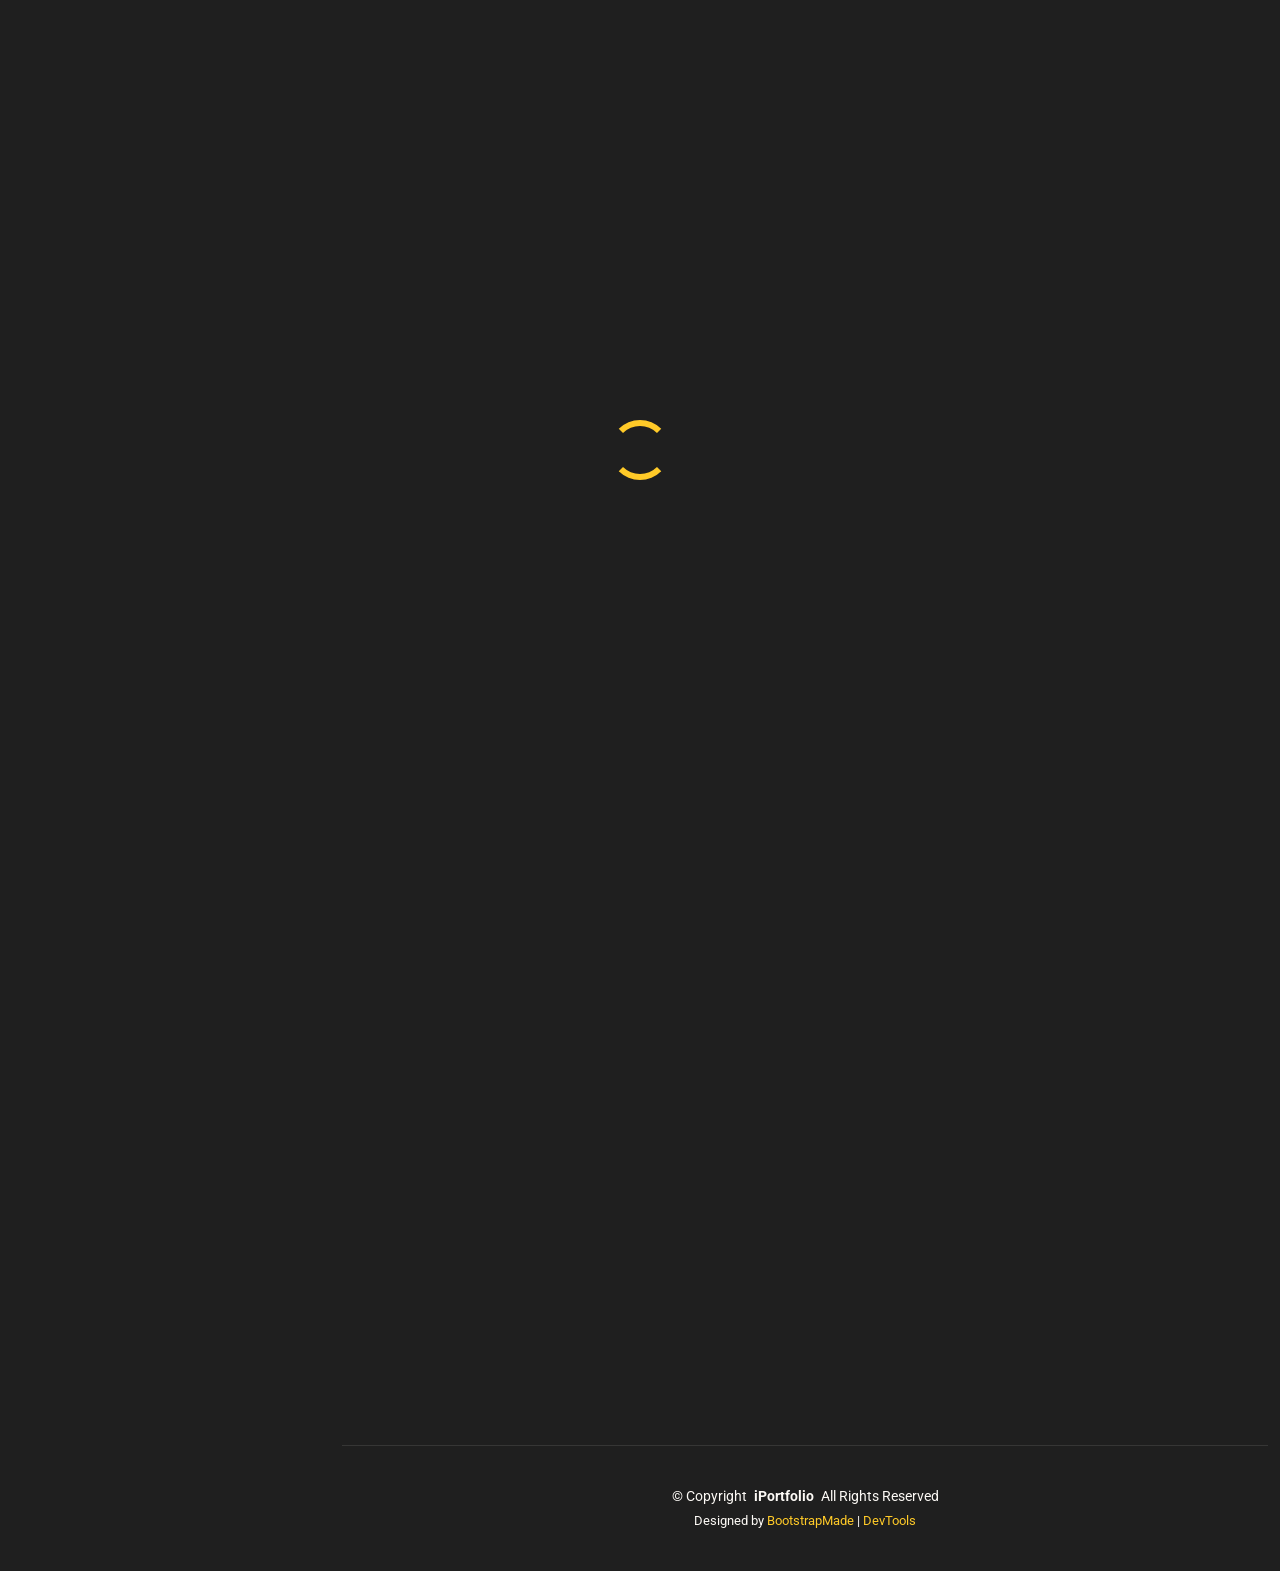
==== pages/arrow-escape.html @ 58e077ab "FInalizei as paginas do projeto" ====
<!DOCTYPE html>
<html lang="en">

<head>
  <meta charset="utf-8">
  <meta content="width=device-width, initial-scale=1.0" name="viewport">
  <title>Arrow Escape</title>
  <meta name="description" content="">
  <meta name="keywords" content="">

  <link href="../assets/img/favicon.png" rel="icon">
  <link href="../assets/img/apple-touch-icon.png" rel="apple-touch-icon">

  <link href="https://fonts.googleapis.com" rel="preconnect">
  <link href="https://fonts.gstatic.com" rel="preconnect" crossorigin>
  <link href="https://fonts.googleapis.com/css2?family=Roboto:ital,wght@0,100;0,300;0,400;0,500;0,700;0,900;1,100;1,300;1,400;1,500;1,700;1,900&family=Ubuntu:ital,wght@0,300;0,400;0,500;0,700;1,300;1,400;1,500;1,700&family=Nunito:ital,wght@0,200;0,300;0,400;0,500;0,600;0,700;0,800;0,900;1,200;1,300;1,400;1,500;1,600;1,700;1,800;1,900&display=swap" rel="stylesheet">

  <link href="../assets/vendor/bootstrap/css/bootstrap.min.css" rel="stylesheet">
  <link href="../assets/vendor/bootstrap-icons/bootstrap-icons.css" rel="stylesheet">
  <link href="../assets/vendor/aos/aos.css" rel="stylesheet">
  <link href="../assets/vendor/glightbox/css/glightbox.min.css" rel="stylesheet">
  <link href="../assets/vendor/swiper/swiper-bundle.min.css" rel="stylesheet">

  <link href="../assets/css/main.css" rel="stylesheet">

  </head>

<body class="portfolio-details-page">

   <header id="header" class="header dark-background d-flex flex-column justify-content-center">
    <i class="header-toggle d-xl-none bi bi-list"></i>

    <div class="header-container d-flex flex-column align-items-start">
      <nav id="navmenu" class="navmenu">
        <ul>
          <li><a href="../index.html#hero" class="active"><i class="bi bi-house navicon"></i>Inicio</a></li>
          <li><a href="../index.html#about"><i class="bi bi-person navicon"></i> Sobre</a></li>
          <li><a href="../index.html#resume"><i class="bi bi-file-earmark-text navicon"></i> Curriculo</a></li>
          <li><a href="../index.html#portfolio"><i class="bi bi-images navicon"></i> Portfolio</a></li>
          <li><a href="../index.html#contact"><i class="bi bi-envelope navicon"></i> Contato</a></li>
        </ul>
      </nav>

      <div class="social-links d-flex justify-content-center align-items-center">
        <a href="https://www.linkedin.com/in/miguel-saffioti/" target="_blank" class="linkedin"><i class="bi bi-linkedin"></i></a>
        <a href="mailto:miguel.zsaffioti@gmail.com" target="_blank" class="email"><i class="bi bi-envelope"></i></a>
        <a href="https://github.com/migzs123/"  target="_blank" class="github"><i class="bi bi-github"></i></a>
        
        <a href="https://migzss.itch.io/" target="_blank" class="itchio">
          <img src="https://cdn.jsdelivr.net/npm/simple-icons@9.0.0/icons/itchdotio.svg" alt="Itch.io logo" style="width: 16px; height: 16px; filter: invert(1);">
        </a>
      </div>

    </div>

  </header>


  <main class="main">

    <div class="page-title dark-background">
      <div class="container d-lg-flex justify-content-between align-items-center">
        <h1 class="mb-2 mb-lg-0">Detalhes do Projeto</h1>
        <nav class="breadcrumbs">
          <ol>
            <li><a href="../index.html">Inicio</a></li>
            <li class="current">Arrow Escape</li>
          </ol>
        </nav>
      </div>
    </div><section id="portfolio-details" class="portfolio-details section">

      <div class="container" data-aos="fade-up" data-aos-delay="100">

        <div class="row gy-4">

          <div class="col-lg-8">
            <div class="portfolio-details-media" data-aos="fade-up" data-aos-delay="150">
              <img src="../assets/img/portfolio/AS-gif.gif" alt="Gameplay do Projeto" class="img-fluid w-100 rounded" loading="lazy">
            </div>
          </div>
          <div class="col-lg-4">
            <div class="portfolio-info" data-aos="fade-left" data-aos-delay="200">
              <h3>Informação do Projeto</h3>
              <ul>
               <li><strong>Categoria</strong>: Game Development</li>
                <li><strong>Engine</strong>: Unity / C#</li>
                <li><strong>Contexto</strong>: Primeiro jogo Unity refeito</li>
                
                <li class="d-flex align-items-center gap-2 mt-2">
                  <strong class="me-2">Links Relacionados:</strong> 
                  
                  <a href="https://github.com/migzs123/ArrowEscape" target="_blank" class="link-badge bg-github" title="Ver no GitHub">
                    <i class="bi bi-github" style="font-size: 20px; line-height: 0;"></i>
                  </a>

                  <a href="https://migzss.itch.io/arrow-escape" target="_blank" class="link-badge bg-itchio" title="Jogar no Itch.io">
                    <img src="https://cdn.jsdelivr.net/npm/simple-icons@9.0.0/icons/itchdotio.svg" alt="Itch.io logo" style="width: 20px; height: 20px; filter: invert(1);">
                  </a>
                </li>
                </ul>
            </div>
          </div>

          <div class="col-lg-12">
            <div class="portfolio-description" data-aos="fade-up" data-aos-delay="300">
              <h2>Visão Geral</h2>
              <p>
                <strong>Arrow Escape</strong> foi meu primeiríssimo contato prático com a Unity. Originalmente, desenvolvi a base desse projeto para o processo seletivo do Fellowship of the Game (FoG). Decidi revisitá-lo recentemente para aplicar o amadurecimento técnico que adquiri desde então, transformando o protótipo inicial em um jogo finalizado e estruturado.
              <p>
                Neste Platformer 2D de precisão, o jogador controla um carismático marshmallow que precisa calcular saltos e desviar de armadilhas para concluir as fases. O foco dessa segunda versão foi refatorar a base do código, finalizar o level design e aplicar uma nova identidade visual ao projeto.  
              </p>

              <div class="features mt-4">
                <h3>Principais Aspectos Técnicos</h3>
                <div class="row gy-3">
                  
                  <div class="col-md-6">
                    <div class="feature-item" data-aos="fade-up" data-aos-delay="400">
                      <i class="bi bi-diagram-3"></i>
                      <h4>Arquitetura State Machine</h4>
                      <p>Primeira implementação prática de uma Máquina de Estados para controlar o jogador. Substituição de lógicas condicionais complexas por um sistema modular, separando perfeitamente os estados de pulo, corrida e queda.</p>
                    </div>
                  </div>

                  <div class="col-md-6">
                    <div class="feature-item" data-aos="fade-up" data-aos-delay="500">
                      <i class="bi bi-grid-1x2"></i>
                      <h4>Level Design com Tilesets</h4>
                      <p>Construção e polimento dos cenários utilizando ferramentas de Tileset da Unity. Integração de assets gratuitos da comunidade para elevar a qualidade visual e a ambientação das fases.</p>
                    </div>
                  </div>

                  <div class="col-md-6">
                    <div class="feature-item" data-aos="fade-up" data-aos-delay="600">
                      <i class="bi bi-code-square"></i>
                      <h4>Refatoração de Código Legado</h4>
                      <p>Retorno a um código construído no início da minha jornada para aplicar novos conhecimentos de Engenharia de Software, transformando scripts acoplados em uma arquitetura limpa e escalável.</p>
                    </div>
                  </div>

                  <div class="col-md-6">
                    <div class="feature-item" data-aos="fade-up" data-aos-delay="700">
                      <i class="bi bi-controller"></i>
                      <h4>Mecânicas de Precisão 2D</h4>
                      <p>Ajuste fino da física do Rigidbody2D e detecção de colisões para criar controles responsivos, essenciais para desviar de armadilhas e calcular saltos precisos.</p>
                    </div>
                  </div>

                </div>
              </div>
            </div>
          </div>

        </div>

      </div>

    </section></main>

  <footer id="footer" class="footer position-relative">

    <div class="container">
      <div class="copyright text-center ">
        <p>© <span>Copyright</span> <strong class="px-1 sitename">iPortfolio</strong> <span>All Rights Reserved</span></p>
      </div>
      <div class="credits">
        Designed by <a href="https://bootstrapmade.com/">BootstrapMade</a> | <a href="https://bootstrapmade.com/tools/">DevTools</a>
      </div>
    </div>

  </footer>

  <a href="#" id="scroll-top" class="scroll-top d-flex align-items-center justify-content-center"><i class="bi bi-arrow-up-short"></i></a>

  <div id="preloader"></div>

  <script src="../assets/vendor/bootstrap/js/bootstrap.bundle.min.js"></script>
  <script src="../assets/vendor/php-email-form/validate.js"></script>
  <script src="../assets/vendor/aos/aos.js"></script>
  <script src="../assets/vendor/typed.js/typed.umd.js"></script>
  <script src="../assets/vendor/purecounter/purecounter_vanilla.js"></script>
  <script src="../assets/vendor/waypoints/noframework.waypoints.js"></script>
  <script src="../assets/vendor/isotope-layout/isotope.pkgd.min.js"></script>
  <script src="../assets/vendor/imagesloaded/imagesloaded.pkgd.min.js"></script>
  <script src="../assets/vendor/glightbox/js/glightbox.min.js"></script>
  <script src="../assets/vendor/swiper/swiper-bundle.min.js"></script>

  <script src="../assets/js/main.js"></script>

</body>

</html>
---- assets/css/main.css ----
/**
  * Template Name: SnapFolio
  * Template URL: https://bootstrapmade.com/snapfolio-bootstrap-portfolio-template/
  * Updated: Jul 21 2025 with Bootstrap v5.3.7
  * Author: BootstrapMade.com
  * License: https://bootstrapmade.com/license/
  */

  /*--------------------------------------------------------------
  # Font & Color Variables
  # Help: https://bootstrapmade.com/color-system/
  --------------------------------------------------------------*/
  /* Fonts */
  :root {
    --default-font: "Roboto",  system-ui, -apple-system, "Segoe UI", Roboto, "Helvetica Neue", Arial, "Noto Sans", "Liberation Sans", sans-serif, "Apple Color Emoji", "Segoe UI Emoji", "Segoe UI Symbol", "Noto Color Emoji";
    --heading-font: "Ubuntu",  sans-serif;
    --nav-font: "Nunito",  sans-serif;
  }

  /* Global Colors - The following color variables are used throughout the website. Updating them here will change the color scheme of the entire website */
 :root { 
  --background-color: #1f1f1f; 
  --surface-color: #232323; 

  --default-color: #e0f2f1; /* Branco levemente azulado para não cansar a leitura */
  --heading-color: #64ffda; /* Ciano/Menta brilhante para os títulos */
  --accent-color: #00bfa5; /* Um ciano mais fechado para botões e links */
  --contrast-color: #1f1f1f; /* Texto escuro dentro dos botões para dar leitura */
}

  /* Nav Menu Colors - The following color variables are used specifically for the navigation menu. They are separate from the global colors to allow for more customization options */
 :root { 
  --background-color: #1f1f1f; 
  --surface-color: #232323; 

  --default-color: #fdfaf6; /* Um "off-white" creme, bem suave */
  --heading-color: #ffd54f; /* Dourado suave para os títulos */
  --accent-color: #ffca28; /* Um amarelo-ouro um pouco mais forte para interações */
  --contrast-color: #1f1f1f; /* Texto escuro dentro dos botões */
  --contrast-color2: #ffffffff;
}

  /* Color Presets - These classes override global colors when applied to any section or element, providing reuse of the sam color scheme. */

  .light-background {
    --background-color: #2c2c2c;
    --surface-color: #323232;
  }

  .dark-background {
    --background-color: #040b14;
    --default-color: #ffffff;
    --heading-color: #ffffff;
    --surface-color: #151f2b;
    --contrast-color: #ffffff;
  }

  /* Smooth scroll */
  :root {
    scroll-behavior: smooth;
  }

  /*--------------------------------------------------------------
  # General Styling & Shared Classes
  --------------------------------------------------------------*/
  body {
    color: var(--default-color);
    background-color: var(--background-color);
    font-family: var(--default-font);
  }

  a {
    color: var(--accent-color);
    text-decoration: none;
    transition: 0.3s;
  }

  a:hover {
    color: color-mix(in srgb, var(--accent-color), transparent 25%);
    text-decoration: none;
  }

  h1,
  h2,
  h3,
  h4,
  h5,
  h6 {
    color: var(--heading-color);
    font-family: var(--heading-font);
  }

  /* PHP Email Form Messages
  ------------------------------*/
  .php-email-form .error-message {
    display: none;
    background: #df1529;
    color: #ffffff;
    text-align: left;
    padding: 15px;
    margin-bottom: 24px;
    font-weight: 600;
  }

  .php-email-form .sent-message {
    display: none;
    color: #ffffff;
    background: #059652;
    text-align: center;
    padding: 15px;
    margin-bottom: 24px;
    font-weight: 600;
  }

  .php-email-form .loading {
    display: none;
    background: var(--surface-color);
    text-align: center;
    padding: 15px;
    margin-bottom: 24px;
  }

  .php-email-form .loading:before {
    content: "";
    display: inline-block;
    border-radius: 50%;
    width: 24px;
    height: 24px;
    margin: 0 10px -6px 0;
    border: 3px solid var(--accent-color);
    border-top-color: var(--surface-color);
    animation: php-email-form-loading 1s linear infinite;
  }

  @keyframes php-email-form-loading {
    0% {
      transform: rotate(0deg);
    }

    100% {
      transform: rotate(360deg);
    }
  }

  /*--------------------------------------------------------------
  # Global Header
  --------------------------------------------------------------*/
  .header {
    --background-color: #1b1b1b;
    --contrast-color: #444444;
    color: var(--default-color);
    position: fixed;
    top: 0;
    left: 0;
    bottom: 0;
    padding: 0 15px;
    width: 300px;
    transition: all ease-in-out 0.3s;
    overflow-y: auto;
    z-index: 997;
  }

  .header .header-container {
    border-radius: 20px;
    padding: 15px;
    background-color: var(--background-color);
    border: 1px solid color-mix(in srgb, var(--default-color), transparent 80%);
  }

  .header .social-links {
    margin: 0 0 10px 0;
  }

  .header .social-links a {
    font-size: 16px;
    display: inline-flex;
    align-items: center;
    justify-content: center;
    background: color-mix(in srgb, var(--default-color), transparent 90%);
    color: var(--default-color);
    margin: 0 2px;
    border-radius: 50%;
    text-align: center;
    width: 40px;
    height: 40px;
    transition: 0.3s;
  }

  .header .social-links a:hover {
    color: var(--contrast-color);
    background: var(--accent-color);
  }

  @media (min-width: 1200px) {

    .header~main,
    .header~#footer {
      margin-left: 330px;
    }
  }

  @media (max-width: 1199px) {
    .header {
      left: -100%;
    }
  }

  .header.header-show {
    left: 0;
  }

  .header .header-toggle {
    color: var(--contrast-color);
    background-color: var(--accent-color);
    font-size: 22px;
    display: flex;
    align-items: center;
    justify-content: center;
    width: 40px;
    height: 40px;
    border-radius: 50%;
    cursor: pointer;
    position: fixed;
    top: 15px;
    right: 15px;
    z-index: 9999;
    transition: background-color 0.3s;
  }

  .header .header-toggle:hover {
    color: var(--contrast-color);
    background-color: color-mix(in srgb, var(--accent-color) 90%, white 15%);
  }

  /*--------------------------------------------------------------
  # Navigation Menu
  --------------------------------------------------------------*/
  .mobile-nav-toggle {
    display: none;
  }

  .navmenu {
    padding: 0;
    z-index: 9997;
    width: 100%;
  }

  .navmenu ul {
    list-style: none;
    padding: 0 0 20px 0;
    margin: 0;
  }

  .navmenu a,
  .navmenu a:focus {
    color: var(--nav-color);
    padding: 15px 10px;
    font-family: var(--nav-font);
    font-size: 16px;
    font-weight: 400;
    display: flex;
    align-items: center;
    white-space: nowrap;
    transition: 0.3s;
    width: 100%;
  }

  .navmenu a .navicon,
  .navmenu a:focus .navicon {
    font-size: 20px;
    margin-right: 10px;
  }

  .navmenu a .toggle-dropdown,
  .navmenu a:focus .toggle-dropdown {
    font-size: 12px;
    line-height: 0;
    margin-left: auto;
    width: 30px;
    height: 30px;
    display: flex;
    align-items: center;
    justify-content: center;
    border-radius: 50%;
    transition: 0.3s;
    flex-shrink: 0;
    background-color: color-mix(in srgb, var(--accent-color), transparent 90%);
  }

  .navmenu a .toggle-dropdown:hover,
  .navmenu a:focus .toggle-dropdown:hover {
    background-color: var(--accent-color);
    color: var(--contrast-color);
  }

  .navmenu a:hover,
  .navmenu .active,
  .navmenu .active:focus {
    color: var(--nav-hover-color);
  }

  .navmenu a:hover .navicon,
  .navmenu .active .navicon,
  .navmenu .active:focus .navicon {
    color: var(--accent-color);
  }

  .navmenu .active .toggle-dropdown,
  .navmenu .active:focus .toggle-dropdown {
    background-color: var(--accent-color);
    color: var(--contrast-color);
    transform: rotate(180deg);
  }

  .navmenu .dropdown {
    display: block;
  }

  .navmenu .dropdown a,
  .navmenu .dropdown a:focus {
    color: --nav-dropdown-color;
  }

  .navmenu .dropdown a:hover,
  .navmenu .dropdown .active,
  .navmenu .dropdown .active:focus {
    color: var(--nav-dropdown-hover-color);
  }

  .navmenu .dropdown ul {
    position: static;
    display: none;
    z-index: 99;
    padding: 5px 10px;
    margin: 5px 10px;
    background-color: var(--nav-dropdown-background-color);
    border: 1px solid color-mix(in srgb, var(--default-color), transparent 90%);
    box-shadow: none;
    transition: all 0.5s ease-in-out;
  }

  .navmenu .dropdown ul ul {
    background-color: rgba(33, 37, 41, 0.1);
  }

  .navmenu .dropdown>.dropdown-active {
    display: block;
    background-color: rgba(33, 37, 41, 0.03);
  }

  /*--------------------------------------------------------------
  # Global Footer
  --------------------------------------------------------------*/
  .footer {
    color: var(--default-color);
    background-color: var(--background-color);
    font-size: 14px;
    padding: 0 0 40px 0;
    position: relative;
  }

  .footer .copyright {
    padding-top: 40px;
    border-top: 1px solid color-mix(in srgb, var(--default-color), transparent 90%);
  }

  .footer .copyright p {
    margin-bottom: 0;
  }

  .footer .credits {
    margin-top: 4px;
    font-size: 13px;
    text-align: center;
  }

  /*--------------------------------------------------------------
  # Preloader
  --------------------------------------------------------------*/
  #preloader {
    position: fixed;
    inset: 0;
    z-index: 999999;
    overflow: hidden;
    background: var(--background-color);
    transition: all 0.6s ease-out;
  }

  #preloader:before {
    content: "";
    position: fixed;
    top: calc(50% - 30px);
    left: calc(50% - 30px);
    border: 6px solid #ffffff;
    border-color: var(--accent-color) transparent var(--accent-color) transparent;
    border-radius: 50%;
    width: 60px;
    height: 60px;
    animation: animate-preloader 1.5s linear infinite;
  }

  @keyframes animate-preloader {
    0% {
      transform: rotate(0deg);
    }

    100% {
      transform: rotate(360deg);
    }
  }

  /*--------------------------------------------------------------
  # Scroll Top Button
  --------------------------------------------------------------*/
  .scroll-top {
    position: fixed;
    visibility: hidden;
    opacity: 0;
    right: 15px;
    bottom: -15px;
    z-index: 99999;
    background-color: var(--accent-color);
    width: 44px;
    height: 44px;
    border-radius: 50px;
    transition: all 0.4s;
  }

  .scroll-top i {
    font-size: 24px;
    color: var(--contrast-color);
    line-height: 0;
  }

  .scroll-top:hover {
    background-color: color-mix(in srgb, var(--accent-color), transparent 20%);
    color: var(--contrast-color);
  }

  .scroll-top.active {
    visibility: visible;
    opacity: 1;
    bottom: 15px;
  }

  /*--------------------------------------------------------------
  # Disable aos animation delay on mobile devices
  --------------------------------------------------------------*/
  @media screen and (max-width: 768px) {
    [data-aos-delay] {
      transition-delay: 0 !important;
    }
  }

  /*--------------------------------------------------------------
  # Global Page Titles & Breadcrumbs
  --------------------------------------------------------------*/
  .page-title {
    color: var(--default-color);
    padding: 25px 0 0 0;
    position: relative;
  }

  .page-title .container {
    border-bottom: 1px solid color-mix(in srgb, var(--default-color), transparent 90%);
    padding-bottom: 25px;
  }

  .page-title h1 {
    font-size: 24px;
    font-weight: 700;
  }

  .page-title .breadcrumbs ol {
    display: flex;
    flex-wrap: wrap;
    list-style: none;
    padding: 0;
    margin: 0;
    font-size: 14px;
    font-weight: 400;
  }

  .page-title .breadcrumbs ol li+li {
    padding-left: 10px;
  }

  .page-title .breadcrumbs ol li+li::before {
    content: "/";
    display: inline-block;
    padding-right: 10px;
    color: color-mix(in srgb, var(--default-color), transparent 70%);
  }

  /*--------------------------------------------------------------
  # Global Sections
  --------------------------------------------------------------*/
  section,
  .section {
    color: var(--default-color);
    background-color: var(--background-color);
    padding: 60px 0;
    overflow: clip;
  }

  /*--------------------------------------------------------------
  # Global Section Titles
  --------------------------------------------------------------*/
  .section-title {
    text-align: center;
    padding-bottom: 60px;
    position: relative;
  }

  .section-title h2 {
    font-size: 32px;
    font-weight: 700;
    position: relative;
  }

  .section-title h2:before,
  .section-title h2:after {
    content: "";
    width: 50px;
    height: 2px;
    background: var(--accent-color);
    display: inline-block;
  }

  .section-title h2:before {
    margin: 0 15px 10px 0;
  }

  .section-title h2:after {
    margin: 0 0 10px 15px;
  }

  .section-title p {
    margin-bottom: 0;
  }

  /*--------------------------------------------------------------
  # Hero Section
  --------------------------------------------------------------*/
  .hero {
    min-height: 100vh;
    position: relative;
    overflow: hidden;
    display: flex;
    align-items: center;
  }

  .hero .background-elements {
    position: absolute;
    top: 0;
    left: 0;
    width: 100%;
    height: 100%;
    z-index: 1;
    overflow: hidden;
  }

  .hero .background-elements .bg-circle {
    position: absolute;
    border-radius: 50%;
    background: linear-gradient(45deg, color-mix(in srgb, var(--accent-color), transparent 90%), color-mix(in srgb, var(--accent-color), transparent 95%));
    animation: float 6s ease-in-out infinite;
  }

  .hero .background-elements .bg-circle.circle-1 {
    width: 300px;
    height: 300px;
    top: 10%;
    right: 10%;
    animation-delay: 0s;
  }

  .hero .background-elements .bg-circle.circle-2 {
    width: 200px;
    height: 200px;
    bottom: 20%;
    left: 5%;
    animation-delay: 2s;
  }

  .hero .hero-content {
    position: relative;
    width: 100%;
    z-index: 2;
  }

  .hero .container {
    position: relative;
    z-index: 3;
  }

  .hero .hero-text h1 {
    font-size: 72px;
    font-weight: 800;
    line-height: 1.1;
    margin-bottom: 15px;
    color: var(--heading-color);
  }

  .hero .hero-text h1 .accent-text {
    color: var(--accent-color);
    position: relative;
  }

  .hero .hero-text h1 .accent-text::after {
    content: "";
    position: absolute;
    bottom: -5px;
    left: 0;
    width: 100%;
    height: 3px;
    background: linear-gradient(90deg, var(--accent-color), color-mix(in srgb, var(--accent-color), transparent 50%));
  }

  .hero .hero-text h2 {
    font-size: 32px;
    font-weight: 600;
    color: var(--heading-color);
    margin-bottom: 10px;
  }

  .hero .hero-text .lead {
    font-size: 24px;
    margin-bottom: 20px;
    color: var(--default-color);
  }

  .hero .hero-text .lead span {
    color: var(--accent-color);
    font-weight: 600;
    border-bottom: 2px solid var(--accent-color);
    padding-bottom: 2px;
  }

  .hero .hero-text .description {
    font-size: 18px;
    line-height: 1.6;
    color: color-mix(in srgb, var(--default-color), transparent 20%);
    margin-bottom: 40px;
    max-width: 500px;
  }

  .hero .hero-actions {
    display: flex;
    gap: 20px;
    margin-bottom: 40px;
    flex-wrap: wrap;
  }

  .hero .hero-actions .btn {
    padding: 14px 30px;
    font-size: 16px;
    font-weight: 600;
    border-radius: 50px;
    text-decoration: none;
    transition: all 0.3s ease;
    border: 2px solid;
  }

  .hero .hero-actions .btn.btn-primary {
    background-color: var(--accent-color);
    color: var(--contrast-color);
    border-color: var(--accent-color);
  }

  .hero .hero-actions .btn.btn-primary:hover {
    background-color: color-mix(in srgb, var(--accent-color), black 10%);
    transform: translateY(-2px);
    box-shadow: 0 8px 25px color-mix(in srgb, var(--accent-color), transparent 70%);
  }

  .hero .hero-actions .btn.btn-outline {
    background-color: transparent;
    color: var(--accent-color);
    border-color: var(--accent-color);
  }

  .hero .hero-actions .btn.btn-outline:hover {
    background-color: var(--accent-color);
    color: var(--contrast-color);
    transform: translateY(-2px);
  }

  .hero .social-links {
    display: flex;
    gap: 20px;
  }

  .hero .social-links a {
    width: 50px;
    height: 50px;
    display: flex;
    align-items: center;
    justify-content: center;
    background-color: var(--surface-color);
    color: color-mix(in srgb, var(--default-color), transparent 40%);
    border-radius: 50%;
    font-size: 20px;
    transition: all 0.3s ease;
  }

  .hero .social-links a:hover {
    color: var(--contrast-color);
    background-color: var(--accent-color);
    transform: translateY(-3px);
    box-shadow: 0 8px 25px color-mix(in srgb, var(--accent-color), transparent 70%);
  }

  .hero .hero-visual {
    display: flex;
    justify-content: center;
    align-items: center;
    height: 100%;
  }

  .hero .hero-visual .profile-container {
    position: relative;
    width: 400px;
    height: 400px;
  }

  .hero .hero-visual .profile-container .profile-background {
    position: absolute;
    top: 15px;
    left: 15px;
    width: 100%;
    height: 100%;
    background: color-mix(in srgb, var(--accent-color), transparent 90%);
    border-radius: 30px;
    z-index: 1;
  }

  .hero .hero-visual .profile-container .profile-image {
    position: relative;
    width: 100%;
    height: 100%;
    object-fit: cover;
    border-radius: 30px;
    z-index: 2;
  }

  @keyframes float {

    0%,
    100% {
      transform: translateY(0px);
    }

    50% {
      transform: translateY(-20px);
    }
  }

  @keyframes floatIcon {

    0%,
    100% {
      transform: translateY(0px) rotate(0deg);
    }

    50% {
      transform: translateY(-10px) rotate(5deg);
    }
  }

  @media (max-width: 992px) {
    .hero .hero-text {
      text-align: center;
      margin-bottom: 50px;
    }

    .hero .hero-text h1 {
      font-size: 56px;
    }

    .hero .hero-text h2 {
      font-size: 28px;
    }

    .hero .hero-text .lead {
      font-size: 20px;
    }

    .hero .hero-visual .profile-container {
      width: 350px;
      height: 350px;
    }
  }

  @media (max-width: 768px) {
    .hero .hero-text h1 {
      font-size: 42px;
    }

    .hero .hero-text h2 {
      font-size: 24px;
    }

    .hero .hero-text .lead {
      font-size: 18px;
    }

    .hero .hero-text .description {
      font-size: 16px;
    }

    .hero .hero-actions {
      justify-content: center;
    }

    .hero .hero-actions .btn {
      padding: 12px 25px;
      font-size: 14px;
    }

    .hero .hero-visual .profile-container {
      width: 300px;
      height: 300px;
    }

    .hero .background-elements .bg-circle.circle-1 {
      width: 200px;
      height: 200px;
    }

    .hero .background-elements .bg-circle.circle-2 {
      width: 150px;
      height: 150px;
    }

    .hero .background-elements .bg-circle.circle-3 {
      width: 100px;
      height: 100px;
    }
  }

  /*--------------------------------------------------------------
  # About Section
  --------------------------------------------------------------*/
  .about .profile-card {
    background: linear-gradient(135deg, var(--surface-color) 0%, color-mix(in srgb, var(--surface-color), var(--accent-color) 5%) 100%);
    border-radius: 2rem;
    padding: 2.5rem;
    text-align: center;
    box-shadow: 0 20px 40px rgba(0, 0, 0, 0.08);
    border: 1px solid color-mix(in srgb, var(--accent-color), transparent 90%);
    position: relative;
    overflow: hidden;
  }

  .about .profile-card::before {
    content: "";
    position: absolute;
    top: 0;
    left: 0;
    right: 0;
    height: 4px;
    background: linear-gradient(90deg, var(--accent-color), color-mix(in srgb, var(--accent-color), var(--heading-color) 30%));
  }

  @media (max-width: 991px) {
    .about .profile-card {
      margin-bottom: 3rem;
    }
  }

  .about .profile-header {
    position: relative;
    margin-bottom: 2rem;
  }

  .about .profile-header .profile-image {
    width: 160px;
    height: 160px;
    margin: 0 auto 1.5rem;
    border-radius: 50%;
    overflow: hidden;
    border: 4px solid var(--accent-color);
    box-shadow: 0 10px 30px rgba(0, 0, 0, 0.15);
  }

  .about .profile-header .profile-image img {
    width: 100%;
    height: 100%;
    object-fit: cover;
  }

  .about .profile-header .profile-badge {
    position: absolute;
    bottom: 20px;
    right: calc(50% - 65px);
    width: 32px;
    height: 32px;
    background-color: var(--accent-color);
    border-radius: 50%;
    display: flex;
    align-items: center;
    justify-content: center;
    border: 3px solid var(--surface-color);
  }

  .about .profile-header .profile-badge i {
    color: var(--contrast-color);
    font-size: 14px;
  }

  .about .profile-content h3 {
    font-size: 1.5rem;
    font-weight: 700;
    margin-bottom: 0.5rem;
    color: var(--heading-color);
  }

  .about .profile-content .profession {
    color: var(--accent-color);
    font-weight: 500;
    margin-bottom: 2rem;
  }

  .about .contact-links {
    display: flex;
    flex-direction: column;
    gap: 1rem;
  }

  .about .contact-links .contact-item {
    display: flex;
    align-items: center;
    gap: 0.75rem;
    padding: 0.75rem 1rem;
    background-color: color-mix(in srgb, var(--surface-color), var(--background-color) 50%);
    border-radius: 0.75rem;
    text-decoration: none;
    color: var(--default-color);
    transition: all 0.3s;
    border: 1px solid color-mix(in srgb, var(--default-color), transparent 90%);
  }

  .about .contact-links .contact-item:hover {
    background-color: var(--accent-color);
    color: var(--contrast-color);
    transform: translateY(-2px);
    box-shadow: 0 5px 20px color-mix(in srgb, var(--accent-color), transparent 70%);
  }

  .about .contact-links .contact-item i {
    font-size: 1rem;
    width: 18px;
  }

  .about .about-content {
    padding-left: 3rem;
  }

  @media (max-width: 991px) {
    .about .about-content {
      padding-left: 0;
    }
  }

  .about .about-content .section-header {
    margin-bottom: 2rem;
  }

  .about .about-content .section-header .badge-text {
    display: inline-block;
    background: linear-gradient(135deg, var(--accent-color), color-mix(in srgb, var(--accent-color), var(--heading-color) 20%));
    color: var(--contrast-color);
    padding: 0.5rem 1.5rem;
    border-radius: 2rem;
    font-size: 0.875rem;
    font-weight: 600;
    letter-spacing: 0.5px;
    margin-bottom: 1.5rem;
  }

  .about .about-content .section-header h2 {
    font-size: 2.25rem;
    font-weight: 700;
    line-height: 1.3;
    margin: 0;
  }

  @media (max-width: 768px) {
    .about .about-content .section-header h2 {
      font-size: 1.875rem;
    }
  }

  .about .about-content .description {
    margin-bottom: 2.5rem;
  }

  .about .about-content .description p {
    font-size: 1.1rem;
    line-height: 1.7;
    color: color-mix(in srgb, var(--default-color), transparent 20%);
    margin-bottom: 1.5rem;
  }

  .about .about-content .description p:last-child {
    margin-bottom: 0;
  }

  .about .stats-grid {
    display: grid;
    grid-template-columns: repeat(3, 1fr);
    gap: 2rem;
    margin-bottom: 2.5rem;
    padding: 2rem;
    background-color: var(--surface-color);
    border-radius: 1.5rem;
    box-shadow: 0 10px 30px rgba(0, 0, 0, 0.05);
  }

  @media (max-width: 768px) {
    .about .stats-grid {
      grid-template-columns: 1fr;
      gap: 1.5rem;
      text-align: center;
    }
  }

  .about .stats-grid .stat-item {
    text-align: center;
  }

  .about .stats-grid .stat-item .stat-number {
    font-size: 2rem;
    font-weight: 700;
    color: var(--accent-color);
    display: block;
    margin-bottom: 0.5rem;
  }

  .about .stats-grid .stat-item .stat-label {
    font-size: 0.875rem;
    color: color-mix(in srgb, var(--default-color), transparent 40%);
    font-weight: 500;
  }

  .about .details-grid {
    margin-bottom: 2.5rem;
  }

  .about .details-grid .detail-row {
    display: grid;
    grid-template-columns: 1fr 1fr;
    gap: 2rem;
    margin-bottom: 1.5rem;
  }

  @media (max-width: 768px) {
    .about .details-grid .detail-row {
      grid-template-columns: 1fr;
      gap: 1rem;
    }
  }

  .about .details-grid .detail-row:last-child {
    margin-bottom: 0;
  }

  .about .details-grid .detail-item .detail-label {
    display: block;
    font-size: 0.875rem;
    color: color-mix(in srgb, var(--default-color), transparent 50%);
    margin-bottom: 0.5rem;
    font-weight: 500;
  }

  .about .details-grid .detail-item .detail-value {
    display: block;
    font-weight: 600;
    color: var(--heading-color);
    font-size: 1rem;
  }

  .about .cta-section {
    display: flex;
    gap: 1rem;
    flex-wrap: wrap;
  }

  .about .cta-section .btn {
    padding: 0.875rem 2rem;
    border-radius: 0.75rem;
    font-weight: 600;
    text-decoration: none;
    transition: all 0.3s;
    display: inline-flex;
    align-items: center;
    gap: 0.5rem;
    border: 2px solid transparent;
  }

  .about .cta-section .btn.btn-primary {
    background-color: var(--accent-color);
    color: var(--contrast-color);
  }

  .about .cta-section .btn.btn-primary:hover {
    background-color: color-mix(in srgb, var(--accent-color), black 15%);
    transform: translateY(-2px);
    box-shadow: 0 10px 30px color-mix(in srgb, var(--accent-color), transparent 60%);
  }

  .about .cta-section .btn.btn-outline {
    background-color: transparent;
    color: var(--default-color);
    border-color: color-mix(in srgb, var(--default-color), transparent 70%);
  }

  .about .cta-section .btn.btn-outline:hover {
    border-color: var(--accent-color);
    transform: translateY(-2px);
  }

  /*--------------------------------------------------------------
  # Stats Section
  --------------------------------------------------------------*/
  .stats .stats-wrapper {
    display: grid;
    grid-template-columns: repeat(4, 1fr);
    gap: 20px;
  }

  @media (max-width: 992px) {
    .stats .stats-wrapper {
      grid-template-columns: repeat(2, 1fr);
    }
  }

  @media (max-width: 576px) {
    .stats .stats-wrapper {
      grid-template-columns: 1fr;
    }
  }

  .stats .stats-item {
    background: linear-gradient(135deg, color-mix(in srgb, var(--surface-color), transparent 5%), var(--surface-color));
    border-radius: 15px;
    padding: 40px 20px;
    text-align: center;
    position: relative;
    transition: transform 0.3s ease, box-shadow 0.3s ease;
    box-shadow: 0 10px 30px rgba(0, 0, 0, 0.05);
    overflow: hidden;
  }

  .stats .stats-item:hover {
    transform: translateY(-10px);
    box-shadow: 0 15px 35px rgba(0, 0, 0, 0.1);
  }

  .stats .stats-item:hover .icon-wrapper {
    transform: scale(1.1);
  }

  .stats .stats-item:nth-child(1) .icon-wrapper {
    background-color: color-mix(in srgb, var(--accent-color), transparent 85%);
  }

  .stats .stats-item:nth-child(1) .icon-wrapper i {
    color: color-mix(in srgb, var(--accent-color), transparent 10%);
  }

  .stats .stats-item:nth-child(2) .icon-wrapper {
    background-color: color-mix(in srgb, #ff7e00, transparent 85%);
  }

  .stats .stats-item:nth-child(2) .icon-wrapper i {
    color: color-mix(in srgb, #ff7e00, transparent 10%);
  }

  .stats .stats-item:nth-child(3) .icon-wrapper {
    background-color: color-mix(in srgb, #00c875, transparent 85%);
  }

  .stats .stats-item:nth-child(3) .icon-wrapper i {
    color: color-mix(in srgb, #00c875, transparent 10%);
  }

  .stats .stats-item:nth-child(4) .icon-wrapper {
    background-color: color-mix(in srgb, #e83e8c, transparent 85%);
  }

  .stats .stats-item:nth-child(4) .icon-wrapper i {
    color: color-mix(in srgb, #e83e8c, transparent 10%);
  }

  .stats .stats-item .icon-wrapper {
    width: 80px;
    height: 80px;
    border-radius: 50%;
    display: flex;
    align-items: center;
    justify-content: center;
    margin: 0 auto 20px;
    transition: transform 0.3s ease;
  }

  .stats .stats-item .icon-wrapper i {
    font-size: 36px;
  }

  .stats .stats-item span {
    display: block;
    font-size: 48px;
    font-weight: 700;
    color: var(--heading-color);
    margin-bottom: 10px;
    line-height: 1;
    font-family: var(--heading-font);
  }

  .stats .stats-item p {
    color: var(--default-color);
    font-size: 18px;
    margin: 0;
    font-weight: 500;
    font-family: var(--heading-font);
    opacity: 0.8;
  }

  /*--------------------------------------------------------------
  # Skills Section
  --------------------------------------------------------------*/
  .skills .skills-category {
    background-color: var(--surface-color);
    padding: 30px;
    border-radius: 8px;
    box-shadow: 0 0 20px rgba(0, 0, 0, 0.05);
    height: 100%;
    transition: transform 0.3s;
  }

  .skills .skills-category:hover {
    transform: translateY(-5px);
  }

  .skills .skills-category h3 {
    font-size: 24px;
    margin-bottom: 25px;
    position: relative;
    padding-bottom: 15px;
  }

  .skills .skills-category h3:after {
    content: "";
    position: absolute;
    bottom: 0;
    left: 0;
    width: 50px;
    height: 2px;
    background-color: var(--accent-color);
  }

  .skills .skill-item {
    margin-bottom: 25px;
  }

  .skills .skill-item:last-child {
    margin-bottom: 0;
  }

  .skills .skill-item h4 {
    font-size: 16px;
    margin-bottom: 8px;
  }

  .skills .skill-item .skill-percentage {
    font-size: 14px;
    color: color-mix(in srgb, var(--heading-color), transparent 30%);
  }

  .skills .skill-item .progress {
    height: 8px;
    background-color: color-mix(in srgb, var(--accent-color), transparent 90%);
    border-radius: 20px;
    overflow: hidden;
    position: relative;
  }

  .skills .skill-item .progress .progress-bar {
    background-color: var(--accent-color);
    transition: width 1.5s ease-in-out;
    width: 0;
    height: 100%;
    border-radius: 20px;
  }

  .skills .skill-item .skill-tooltip {
    font-size: 14px;
    color: color-mix(in srgb, var(--default-color), transparent 30%);
    margin-top: 8px;
    opacity: 0;
    transform: translateY(-5px);
    transition: all 0.3s;
  }

  .skills .skill-item:hover .skill-tooltip {
    opacity: 1;
    transform: translateY(0);
  }

  .skills .skill-box {
    background-color: var(--surface-color);
    padding: 25px 20px;
    border-radius: 8px;
    text-align: center;
    transition: all 0.3s;
    height: 100%;
    position: relative;
    overflow: hidden;
    box-shadow: 0 0 15px rgba(0, 0, 0, 0.05);
  }

  .skills .skill-box:hover {
    transform: translateY(-5px);
  }

  .skills .skill-box:hover i {
    color: var(--accent-color);
    transform: scale(1.1);
  }

  .skills .skill-box:hover .skill-tooltip {
    opacity: 1;
    transform: translateY(0);
  }

  .skills .skill-box i {
    font-size: 36px;
    color: color-mix(in srgb, var(--accent-color), transparent 20%);
    margin-bottom: 15px;
    display: inline-block;
    transition: all 0.3s;
  }

  .skills .skill-box h4 {
    font-size: 18px;
    margin-bottom: 10px;
  }

  .skills .skill-box .skill-tooltip {
    font-size: 14px;
    color: color-mix(in srgb, var(--default-color), transparent 30%);
    opacity: 0;
    transform: translateY(5px);
    transition: all 0.3s;
  }

  @media (max-width: 991.98px) {
    .skills .skills-category {
      margin-bottom: 30px;
    }

    .skills .skills-category:last-child {
      margin-bottom: 0;
    }
  }

  @media (max-width: 767.98px) {
    .skills .skill-box {
      margin-bottom: 20px;
    }

    .skills .skill-box:last-child {
      margin-bottom: 0;
    }
  }

  /*--------------------------------------------------------------
  # Resume Section
  --------------------------------------------------------------*/
  .resume .resume-side {
    background-color: var(--surface-color);
    padding: 2rem;
    border-radius: 10px;
    box-shadow: 0 0 20px rgba(0, 0, 0, 0.1);
    height: 100%;
  }

  .resume .resume-side .profile-img {
    text-align: center;
  }

  .resume .resume-side .profile-img img {
    width: 200px;
    height: 200px;
    object-fit: cover;
    border: 5px solid color-mix(in srgb, var(--accent-color), transparent 85%);
    border-radius: 50%;
  }

  .resume .resume-side h3 {
    font-size: 1.5rem;
    margin-bottom: 1rem;
    color: var(--heading-color);
    font-weight: 600;
  }

  .resume .resume-side .contact-info li {
    margin-bottom: 1rem;
    color: var(--default-color);
  }

  .resume .resume-side .contact-info li i {
    width: 25px;
    color: var(--accent-color);
    margin-right: 0.5rem;
  }

  .resume .resume-side .skill-item {
    margin-bottom: 1.5rem;
  }

  .resume .resume-side .skill-item span {
    font-size: 0.9rem;
    color: var(--default-color);
  }

  .resume .resume-side .skill-item .progress {
    height: 8px;
    background-color: color-mix(in srgb, var(--accent-color), transparent 90%);
    border-radius: 4px;
    margin-top: 0.5rem;
  }

  .resume .resume-side .skill-item .progress .progress-bar {
    background-color: var(--accent-color);
    width: 0;
    transition: width 1s ease;
  }

  .resume .resume-section {
    margin-bottom: 3rem;
  }

  .resume .resume-section h3 {
    font-size: 1.75rem;
    margin-bottom: 1.5rem;
    color: var(--heading-color);
    font-weight: 600;
  }

  .resume .resume-section h3 i {
    color: var(--accent-color);
  }

  .resume .resume-section .resume-item {
    padding-left: 1.5rem;
    border-left: 2px solid color-mix(in srgb, var(--accent-color), transparent 80%);
    margin-bottom: 2rem;
    position: relative;
  }

  .resume .resume-section .resume-item:before {
    content: "";
    position: absolute;
    width: 16px;
    height: 16px;
    border-radius: 50%;
    left: -9px;
    top: 0;
    background: var(--accent-color);
  }

  .resume .resume-section .resume-item h4 {
    font-size: 1.2rem;
    margin-bottom: 0.5rem;
    color: var(--heading-color);
    font-weight: 600;
  }

  .resume .resume-section .resume-item h5 {
    font-size: 1rem;
    margin-bottom: 0.5rem;
    color: var(--accent-color);
  }

  .resume .resume-section .resume-item .company {
    font-size: 0.95rem;
    margin-bottom: 1rem;
    color: var(--heading-color);
  }

  .resume .resume-section .resume-item .company i {
    margin-right: 0.5rem;
  }

  .resume .resume-section .resume-item ul {
    padding-left: 1.2rem;
  }

  .resume .resume-section .resume-item ul li {
    margin-bottom: 0.5rem;
    color: var(--default-color);
  }

  .resume .resume-section .resume-item p {
    color: var(--default-color);
    margin-bottom: 0;
  }

  @media (max-width: 991.98px) {
    .resume .resume-side {
      margin-bottom: 2rem;
    }
  }

  /*--------------------------------------------------------------
  # Portfolio Section
  --------------------------------------------------------------*/
  @media (max-width: 991px) {
    .portfolio .filter-sidebar {
      margin-bottom: 30px;
    }
  }

  .portfolio .filters-wrapper {
    background-color: color-mix(in srgb, var(--surface-color), var(--default-color) 3%);
    padding: 30px;
    border-radius: 10px;
    box-shadow: 0 5px 25px rgba(0, 0, 0, 0.05);
  }

  @media (max-width: 991px) {
    .portfolio .filters-wrapper {
      padding: 20px;
    }
  }

  .portfolio .portfolio-filters {
    padding: 0;
    margin: 0;
    list-style: none;
    display: flex;
    flex-direction: column;
    gap: 10px;
  }

  @media (max-width: 991px) {
    .portfolio .portfolio-filters {
      flex-direction: row;
      flex-wrap: wrap;
      justify-content: center;
    }
  }

  .portfolio .portfolio-filters li {
    cursor: pointer;
    padding: 12px 20px;
    font-size: 16px;
    font-weight: 500;
    line-height: 1;
    color: var(--default-color);
    transition: all 0.3s ease-in-out;
    border-radius: 6px;
    background: transparent;
    position: relative;
    border-left: 3px solid transparent;
  }

  @media (max-width: 991px) {
    .portfolio .portfolio-filters li {
      padding: 8px 16px;
      border: 1px solid color-mix(in srgb, var(--accent-color), transparent 80%);
      border-left-width: 3px;
    }
  }

  .portfolio .portfolio-filters li:hover {
    color: var(--accent-color);
    background-color: color-mix(in srgb, var(--accent-color), transparent 90%);
    border-left-color: color-mix(in srgb, var(--accent-color), transparent 50%);
  }

  .portfolio .portfolio-filters li.filter-active {
    color: var(--accent-color);
    background-color: color-mix(in srgb, var(--accent-color), transparent 90%);
    border-left-color: var(--accent-color);
    font-weight: 600;
  }

  .portfolio .portfolio-wrap {
    transition: 0.4s;
    position: relative;
    overflow: hidden;
    border-radius: 12px;
    box-shadow: 0 5px 20px rgba(0, 0, 0, 0.08);
    height: 100%;
  }

  .portfolio .portfolio-wrap img {
    transition: transform 0.6s cubic-bezier(0.215, 0.61, 0.355, 1);
    width: 100%;
    height: 350px;
    object-fit: cover;
  }

  .portfolio .portfolio-wrap .portfolio-info {
    position: absolute;
    bottom: 0;
    left: 0;
    right: 0;
    padding: 25px;
    background: linear-gradient(to top, rgba(0, 0, 0, 0.8) 0%, rgba(0, 0, 0, 0.4) 60%, rgba(0, 0, 0, 0) 100%);
    z-index: 3;
    transition: all 0.4s cubic-bezier(0.215, 0.61, 0.355, 1);
    transform: translateY(20px);
    opacity: 0;
  }

  .portfolio .portfolio-wrap .portfolio-info .content {
    transition: all 0.4s cubic-bezier(0.215, 0.61, 0.355, 1);
    transform: translateY(20px);
  }

  .portfolio .portfolio-wrap .portfolio-info .category {
    display: inline-block;
    color: var(--accent-color);
    font-size: 14px;
    font-weight: 500;
    text-transform: uppercase;
    letter-spacing: 1px;
    margin-bottom: 8px;
  }

  .portfolio .portfolio-wrap .portfolio-info h4 {
    font-size: 20px;
    color: var(--contrast-color2);
    font-weight: 700;
    margin-bottom: 15px;
  }

  .portfolio .portfolio-wrap .portfolio-info .portfolio-links {
    display: flex;
    gap: 12px;
  }

  .portfolio .portfolio-wrap .portfolio-info .portfolio-links a {
    color: var(--contrast-color);
    width: 40px;
    height: 40px;
    display: flex;
    align-items: center;
    justify-content: center;
    background-color: color-mix(in srgb, var(--accent-color), transparent 30%);
    border-radius: 50%;
    font-size: 18px;
    transition: 0.3s;
  }

  .portfolio .portfolio-wrap .portfolio-info .portfolio-links a:hover {
    background-color: var(--accent-color);
    transform: translateY(-3px);
  }

  .portfolio .portfolio-wrap:hover {
    transform: translateY(-5px);
  }

  .portfolio .portfolio-wrap:hover img {
    transform: scale(1.08);
  }

  .portfolio .portfolio-wrap:hover .portfolio-info {
    transform: translateY(0);
    opacity: 1;
  }

  .portfolio .portfolio-wrap:hover .portfolio-info .content {
    transform: translateY(0);
  }

  /*--------------------------------------------------------------
  # Services Section
  --------------------------------------------------------------*/
  .services .service-header {
    margin-bottom: 60px;
  }

  .services .service-header .service-intro .service-heading {
    font-size: 48px;
    margin-bottom: 0;
    font-weight: 700;
    line-height: 1.2;
    color: var(--heading-color);
  }

  .services .service-header .service-intro .service-heading div {
    display: block;
    position: relative;
  }

  .services .service-header .service-intro .service-heading span {
    display: block;
    color: var(--accent-color);
  }

  @media (max-width: 992px) {
    .services .service-header .service-intro .service-heading {
      font-size: 36px;
    }
  }

  @media (max-width: 768px) {
    .services .service-header .service-intro .service-heading {
      font-size: 30px;
      margin-bottom: 20px;
    }
  }

  .services .service-header .service-summary p {
    margin-bottom: 25px;
    color: var(--default-color);
  }

  .services .service-header .service-summary .service-btn {
    display: inline-flex;
    align-items: center;
    padding: 12px 30px;
    background-color: var(--accent-color);
    color: var(--contrast-color);
    border-radius: 4px;
    font-weight: 500;
    transition: all 0.3s ease;
  }

  .services .service-header .service-summary .service-btn i {
    margin-left: 10px;
    transition: transform 0.3s ease;
  }

  .services .service-header .service-summary .service-btn:hover {
    background-color: color-mix(in srgb, var(--accent-color), transparent 15%);
    color: var(--contrast-color);
  }

  .services .service-header .service-summary .service-btn:hover i {
    transform: translateX(5px);
  }

  @media (max-width: 992px) {
    .services .service-header .service-summary {
      margin-top: 30px;
    }
  }

  .services .service-card {
    padding: 40px 40px 40px 40px;
    margin-bottom: 30px;
    border: 2px solid color-mix(in srgb, var(--accent-color), transparent 90%);
    transition: all 0.3s ease;
  }

  .services .service-card .service-icon {
    margin-bottom: 25px;
    background-color: color-mix(in srgb, var(--accent-color), transparent 90%);
    display: inline-flex;
    align-items: center;
    justify-content: center;
    border-radius: 10px;
    width: 64px;
    height: 64px;
  }

  .services .service-card .service-icon i {
    font-size: 32px;
    color: var(--accent-color);
    transition: all 0.3s ease;
  }

  .services .service-card h3 {
    font-size: 28px;
    margin-bottom: 15px;
    font-weight: 700;
  }

  .services .service-card h3 a {
    color: var(--heading-color);
    transition: color 0.3s ease;
  }

  .services .service-card h3 a span {
    display: block;
  }

  .services .service-card h3 a:hover {
    color: var(--accent-color);
  }

  .services .service-card p {
    color: var(--default-color);
    transition: color 0.3s ease;
    margin-bottom: 0;
  }

  .services .service-card .card-action {
    position: absolute;
    top: 0;
    right: 0;
    width: 80px;
    height: 80px;
    display: flex;
    align-items: center;
    justify-content: center;
    background-color: var(--accent-color);
    opacity: 0;
    visibility: hidden;
    transform: translateY(20px);
    transition: all 0.3s ease;
  }

  .services .service-card .card-action i {
    font-size: 24px;
    color: var(--contrast-color);
    transition: transform 0.3s ease;
  }

  .services .service-card .card-action:hover i {
    transform: rotate(45deg);
  }

  .services .service-card::before {
    content: "";
    position: absolute;
    top: 0;
    left: 0;
    right: 0;
    bottom: 0;
    background-color: var(--surface-color);
    clip-path: polygon(70% 0, 100% 30%, 100% 100%, 0 100%, 0 0);
    z-index: -1;
    opacity: 0;
    visibility: hidden;
    transition: all 0.3s ease;
  }

  .services .service-card:hover {
    border-color: transparent;
  }

  .services .service-card:hover::before {
    opacity: 1;
    visibility: visible;
    background-color: color-mix(in srgb, var(--accent-color), transparent 90%);
  }

  .services .service-card:hover h3 a {
    color: var(--accent-color);
  }

  .services .service-card:hover h3 a:hover {
    color: var(--accent-color);
  }

  .services .service-card:hover p {
    color: color-mix(in srgb, var(--default-color), transparent 20%);
  }

  .services .service-card:hover .card-action {
    opacity: 1;
    visibility: visible;
    transform: translateY(0);
  }

  .services .service-card:hover .service-icon i {
    transform: scale(1.1);
  }

  @media (max-width: 768px) {
    .services .service-card {
      padding: 150px 25px 25px;
    }

    .services .service-card h3 {
      font-size: 24px;
    }

    .services .service-card .service-icon {
      position: absolute;
      top: 40px;
      left: 25px;
    }
  }

  @media (max-width: 768px) {
    .services {
      padding: 70px 0 50px;
    }
  }

  /*--------------------------------------------------------------
  # Testimonials Section
  --------------------------------------------------------------*/
  .testimonials .testimonial-masonry {
    display: grid;
    grid-template-columns: repeat(3, 1fr);
    gap: 2rem;
    position: relative;
  }

  .testimonials .testimonial-masonry::before {
    content: "";
    position: absolute;
    width: 100%;
    height: 100%;
    background: radial-gradient(circle at center, color-mix(in srgb, var(--accent-color), transparent 95%), transparent);
    opacity: 0.5;
    z-index: -1;
  }

  .testimonials .testimonial-item:nth-child(3n-1) {
    margin-top: 3rem;
  }

  .testimonials .testimonial-item:nth-child(3n) {
    margin-top: 1.5rem;
  }

  .testimonials .testimonial-item.highlight .testimonial-content {
    background-color: color-mix(in srgb, var(--accent-color), transparent 92%);
    border: 1px solid color-mix(in srgb, var(--accent-color), transparent 70%);
  }

  .testimonials .testimonial-item.highlight .testimonial-content .quote-pattern {
    background-color: color-mix(in srgb, var(--accent-color), transparent 85%);
  }

  .testimonials .testimonial-item.highlight .testimonial-content .quote-pattern i {
    color: var(--accent-color);
  }

  .testimonials .testimonial-content {
    background-color: var(--surface-color);
    border-radius: 20px;
    padding: 2rem;
    position: relative;
    transition: all 0.3s ease;
    border: 1px solid color-mix(in srgb, var(--default-color), transparent 92%);
  }

  .testimonials .testimonial-content:hover {
    transform: translateY(-5px);
  }

  .testimonials .testimonial-content p {
    font-size: 1rem;
    line-height: 1.7;
    margin: 1.5rem 0;
    position: relative;
  }

  .testimonials .quote-pattern {
    position: absolute;
    top: -1.25rem;
    left: 2rem;
    width: 2.5rem;
    height: 2.5rem;
    background-color: var(--surface-color);
    border-radius: 50%;
    display: flex;
    align-items: center;
    justify-content: center;
    border: 1px solid color-mix(in srgb, var(--default-color), transparent 92%);
  }

  .testimonials .quote-pattern i {
    font-size: 1.25rem;
    color: var(--accent-color);
  }

  .testimonials .client-info {
    display: flex;
    align-items: center;
    gap: 1rem;
    margin-top: 1.5rem;
    padding-top: 1.5rem;
    border-top: 1px solid color-mix(in srgb, var(--default-color), transparent 92%);
  }

  .testimonials .client-image {
    width: 50px;
    height: 50px;
    border-radius: 50%;
    overflow: hidden;
    flex-shrink: 0;
  }

  .testimonials .client-image img {
    width: 100%;
    height: 100%;
    object-fit: cover;
  }

  .testimonials .client-details h3 {
    font-size: 1.125rem;
    margin-bottom: 0.25rem;
  }

  .testimonials .client-details .position {
    font-size: 0.875rem;
    color: color-mix(in srgb, var(--heading-color), transparent 40%);
  }

  @media (max-width: 1199.98px) {
    .testimonials .testimonial-masonry {
      grid-template-columns: repeat(2, 1fr);
      gap: 1.5rem;
    }

    .testimonials .testimonial-item:nth-child(3n-1),
    .testimonials .testimonial-item:nth-child(3n) {
      margin-top: 0;
    }

    .testimonials .testimonial-item:nth-child(even) {
      margin-top: 2rem;
    }
  }

  @media (max-width: 767.98px) {
    .testimonials .testimonial-masonry {
      grid-template-columns: 1fr;
      gap: 2rem;
    }

    .testimonials .testimonial-item:nth-child(even) {
      margin-top: 0;
    }

    .testimonials .testimonial-content {
      padding: 1.5rem;
    }

    .testimonials .testimonial-content p {
      font-size: 0.9375rem;
      margin: 1.25rem 0;
    }

    .testimonials .quote-pattern {
      width: 2.25rem;
      height: 2.25rem;
      top: -1.125rem;
    }

    .testimonials .quote-pattern i {
      font-size: 1.125rem;
    }

    .testimonials .client-info {
      margin-top: 1.25rem;
      padding-top: 1.25rem;
    }

    .testimonials .client-image {
      width: 45px;
      height: 45px;
    }

    .testimonials .client-details h3 {
      font-size: 1rem;
    }

    .testimonials .client-details .position {
      font-size: 0.8125rem;
    }
  }

  /*--------------------------------------------------------------
  # Contact Section
  --------------------------------------------------------------*/
  .contact .info-box {
    background-color: var(--accent-color);
    color: var(--contrast-color);
    padding: 3rem;
    border-radius: 1rem;
    height: 100%;
  }

  .contact .info-box h3 {
    color: var(--contrast-color);
    font-size: 2rem;
    margin-bottom: 1rem;
  }

  @media (max-width: 767.98px) {
    .contact .info-box h3 {
      font-size: 1.75rem;
    }
  }

  .contact .info-box p {
    opacity: 0.8;
    margin-bottom: 2rem;
  }

  .contact .info-box a {
    color: var(--contrast-color);
  }

  @media (max-width: 992px) {
    .contact .info-box {
      padding: 1.5rem;
    }
  }

  .contact .info-item {
    display: flex;
    gap: 1.5rem;
    margin-bottom: 2rem;
  }

  .contact .info-item:last-child {
    margin-bottom: 0;
  }

  .contact .info-item .icon-box {
    width: 3.5rem;
    height: 3.5rem;
    background-color: color-mix(in srgb, var(--contrast-color), transparent 85%);
    border-radius: 50%;
    display: flex;
    align-items: center;
    justify-content: center;
    flex-shrink: 0;
    transition: 0.3s;
  }

  .contact .info-item .icon-box i {
    font-size: 1.5rem;
    color: var(--contrast-color);
  }

  .contact .info-item:hover .icon-box {
    background-color: color-mix(in srgb, var(--contrast-color), transparent 70%);
  }

  .contact .info-item .content h4 {
    color: var(--contrast-color);
    font-size: 1.25rem;
    margin-bottom: 0.5rem;
    font-weight: 700;
  }

  .contact .info-item .content p {
    margin-bottom: 0.25rem;
    font-size: 0.95rem;
  }

  .contact .info-item .content p:last-child {
    margin-bottom: 0;
  }

  .contact .contact-form {
    background-color: var(--surface-color);
    padding: 3rem;
    border-radius: 1rem;
    height: 100%;
    box-shadow: 0 0 25px rgba(0, 0, 0, 0.05);
  }

  @media (max-width: 992px) {
    .contact .contact-form {
      padding: 1.5rem;
    }
  }

  .contact .contact-form h3 {
    font-size: 2rem;
    margin-bottom: 1rem;
  }

  @media (max-width: 768px) {
    .contact .contact-form h3 {
      font-size: 1.75rem;
    }
  }

  .contact .contact-form p {
    color: color-mix(in srgb, var(--default-color), transparent 25%);
    margin-bottom: 2rem;
  }

  .contact .contact-form .form-control,
  .contact .contact-form .form-select {
    padding: 0.875rem 1.25rem;
    border-color: color-mix(in srgb, var(--default-color), transparent 90%);
    border-radius: 0.5rem;
    background-color: color-mix(in srgb, var(--surface-color) 90%, white 5%);
    color: var(--default-color);
  }

  .contact .contact-form .form-control:focus,
  .contact .contact-form .form-select:focus {
    box-shadow: none;
    border-color: var(--accent-color);
  }

  .contact .contact-form .form-control::placeholder,
  .contact .contact-form .form-select::placeholder {
    color: color-mix(in srgb, var(--default-color), transparent 50%);
  }

  .contact .contact-form .btn {
    background-color: var(--accent-color);
    color: var(--contrast-color);
    padding: 1rem 2rem;
    border-radius: 2rem;
    display: inline-flex;
    align-items: center;
    gap: 0.5rem;
    transition: 0.3s;
  }

  .contact .contact-form .btn i {
    font-size: 1.25rem;
  }

  .contact .contact-form .btn:hover {
    background-color: color-mix(in srgb, var(--accent-color), var(--contrast-color) 20%);
  }

  /*--------------------------------------------------------------
  # Portfolio Details Section
  --------------------------------------------------------------*/
  .portfolio-details .portfolio-details-slider {
    position: relative;
    overflow: hidden;
    border-radius: 8px;
    box-shadow: 0 0 30px rgba(var(--default-color), 0.1);
  }

  .portfolio-details .portfolio-details-slider .swiper-wrapper {
    height: auto !important;
  }

  .portfolio-details .portfolio-details-slider img {
    aspect-ratio: 16/9;
    object-fit: cover;
  }

  .portfolio-details .portfolio-details-slider .swiper-pagination {
    position: absolute;
    bottom: 20px;
  }

  .portfolio-details .portfolio-details-slider .swiper-pagination .swiper-pagination-bullet {
    width: 12px;
    height: 12px;
    background-color: var(--contrast-color);
    opacity: 0.5;
    transition: 0.3s;
  }

  .portfolio-details .portfolio-details-slider .swiper-pagination .swiper-pagination-bullet.swiper-pagination-bullet-active {
    opacity: 1;
    background-color: var(--accent-color);
  }

  .portfolio-details .portfolio-info {
    padding: 30px;
    background-color: var(--surface-color);
    border-radius: 8px;
    box-shadow: 0 0 30px rgba(var(--default-color), 0.1);
  }

  .portfolio-details .portfolio-info h3 {
    font-size: 22px;
    font-weight: 700;
    margin-bottom: 20px;
    padding-bottom: 20px;
    border-bottom: 1px solid color-mix(in srgb, var(--default-color), transparent 90%);
  }

  .portfolio-details .portfolio-info ul {
    padding: 0;
    list-style: none;
  }

  .portfolio-details .portfolio-info ul li {
    padding: 10px 0;
    border-bottom: 1px solid color-mix(in srgb, var(--default-color), transparent 90%);
  }

  .portfolio-details .portfolio-info ul li:last-child {
    border-bottom: 0;
  }

  .portfolio-details .portfolio-info ul li strong {
    font-weight: 600;
    margin-right: 10px;
    color: var(--heading-color);
  }

  .portfolio-details .portfolio-info ul li a {
    color: var(--accent-color);
    transition: 0.3s;
  }

  .portfolio-details .portfolio-info ul li a:hover {
    color: color-mix(in srgb, var(--accent-color), transparent 25%);
    text-decoration: underline;
  }

  .portfolio-details .portfolio-description h2 {
    font-size: 26px;
    font-weight: 700;
    margin-bottom: 20px;
  }

  .portfolio-details .portfolio-description p {
    padding: 0;
    margin-bottom: 20px;
    color: color-mix(in srgb, var(--default-color), transparent 20%);
  }

  .portfolio-details .portfolio-description .features h3 {
    font-size: 22px;
    font-weight: 600;
    margin-bottom: 30px;
  }

  .portfolio-details .portfolio-description .features .feature-item {
    padding: 30px;
    background-color: var(--surface-color);
    border-radius: 8px;
    height: 100%;
    transition: 0.3s;
    box-shadow: 0 0 30px rgba(var(--default-color), 0.1);
  }

  .portfolio-details .portfolio-description .features .feature-item:hover {
    transform: translateY(-5px);
  }

  .portfolio-details .portfolio-description .features .feature-item i {
    font-size: 32px;
    color: var(--accent-color);
    margin-bottom: 20px;
    display: inline-block;
  }

  .portfolio-details .portfolio-description .features .feature-item h4 {
    font-size: 18px;
    font-weight: 600;
    margin-bottom: 15px;
  }

  .portfolio-details .portfolio-description .features .feature-item p {
    margin: 0;
    font-size: 15px;
  }

  @media (max-width: 991px) {
    .portfolio-details .portfolio-info {
      margin-top: 20px;
    }
  }

  @media (max-width: 768px) {
    .portfolio-details .portfolio-description h2 {
      font-size: 24px;
    }
  }

  /*--------------------------------------------------------------
  # Service Details Section
  --------------------------------------------------------------*/
  .service-details .service-details-slider {
    position: relative;
    overflow: hidden;
    border-radius: 10px;
    z-index: 1;
  }

  .service-details .service-details-slider .swiper-wrapper {
    height: auto !important;
  }

  .service-details .service-details-slider .swiper-pagination {
    position: absolute;
    bottom: 20px;
    left: 0;
    right: 0;
    z-index: 2;
  }

  .service-details .service-details-slider .swiper-pagination .swiper-pagination-bullet {
    width: 10px;
    height: 10px;
    background-color: var(--contrast-color);
    opacity: 0.5;
    transition: 0.3s;
  }

  .service-details .service-details-slider .swiper-pagination .swiper-pagination-bullet.swiper-pagination-bullet-active {
    opacity: 1;
    width: 20px;
    border-radius: 5px;
  }

  .service-details .content h3 {
    font-size: 28px;
    font-weight: 700;
    margin-bottom: 20px;
  }

  .service-details .content p {
    color: color-mix(in srgb, var(--default-color), transparent 20%);
    margin-bottom: 15px;
  }

  .service-details .content .features .feature-box {
    padding: 20px;
    background: var(--surface-color);
    border-radius: 10px;
    box-shadow: 0 0 20px rgba(0, 0, 0, 0.05);
    height: 100%;
    transition: 0.3s;
  }

  .service-details .content .features .feature-box:hover {
    transform: translateY(-5px);
  }

  .service-details .content .features .feature-box i {
    font-size: 24px;
    color: var(--accent-color);
    margin-right: 15px;
  }

  .service-details .content .features .feature-box h4 {
    font-size: 18px;
    font-weight: 600;
    margin: 0;
  }

  .service-details .service-info {
    background: var(--surface-color);
    padding: 30px;
    border-radius: 10px;
    box-shadow: 0 0 20px rgba(0, 0, 0, 0.05);
  }

  .service-details .service-info h4 {
    font-size: 22px;
    font-weight: 700;
    margin-bottom: 25px;
    padding-bottom: 15px;
    border-bottom: 2px solid color-mix(in srgb, var(--accent-color), transparent 85%);
  }

  .service-details .service-info .info-item {
    margin-bottom: 25px;
  }

  .service-details .service-info .info-item:last-child {
    margin-bottom: 0;
  }

  .service-details .service-info .info-item i {
    font-size: 24px;
    color: var(--accent-color);
    margin-bottom: 10px;
  }

  .service-details .service-info .info-item h5 {
    font-size: 16px;
    font-weight: 600;
    margin-bottom: 5px;
  }

  .service-details .service-info .info-item p {
    color: color-mix(in srgb, var(--default-color), transparent 20%);
    margin: 0;
  }

  .service-details .related-services {
    background: var(--surface-color);
    padding: 30px;
    border-radius: 10px;
    box-shadow: 0 0 20px rgba(0, 0, 0, 0.05);
  }

  .service-details .related-services h4 {
    font-size: 22px;
    font-weight: 700;
    margin-bottom: 25px;
    padding-bottom: 15px;
    border-bottom: 2px solid color-mix(in srgb, var(--accent-color), transparent 85%);
  }

  .service-details .related-services .service-item {
    margin-bottom: 25px;
    padding-bottom: 25px;
    border-bottom: 1px solid color-mix(in srgb, var(--default-color), transparent 90%);
  }

  .service-details .related-services .service-item:last-child {
    margin-bottom: 0;
    padding-bottom: 0;
    border-bottom: none;
  }

  .service-details .related-services .service-item i {
    font-size: 24px;
    color: var(--accent-color);
    margin-bottom: 10px;
  }

  .service-details .related-services .service-item h5 {
    font-size: 18px;
    margin-bottom: 10px;
  }

  .service-details .related-services .service-item h5 a {
    color: var(--heading-color);
    transition: 0.3s;
  }

  .service-details .related-services .service-item h5 a:hover {
    color: var(--accent-color);
  }

  .service-details .related-services .service-item p {
    color: color-mix(in srgb, var(--default-color), transparent 20%);
    margin: 0;
    font-size: 14px;
  }

  @media (max-width: 991px) {

    .service-details .service-info,
    .service-details .related-services {
      margin-top: 30px;
    }
  }

  /*--------------------------------------------------------------
  # Starter Section Section
  --------------------------------------------------------------*/
  .starter-section {
    /* Add your styles here */
  }

  /* Estilo base para os botões de link */
.link-badge {
  display: inline-flex;
  align-items: center;
  justify-content: center;
  width: 36px;
  height: 36px;
  border-radius: 8px; /* Mude para 50% se quiser que sejam bolinhas perfeitas */
  color: #ffffff; /* Cor do ícone por padrão */
  margin-left: 8px;
  text-decoration: none;
  transition: all 0.3s ease;
}

/* Garante que o ícone fique com a cor certa */
.link-badge i, .link-badge svg {
  color: #ffffff !important;
}

/* Cor de Fundo do GitHub */
.bg-github {
  background-color: #333333; /* Cinza escuro/Preto */
}
.bg-github:hover {
  background-color: #000000;
  transform: translateY(-3px); /* Levanta um pouquinho no hover */
}

/* Cor de Fundo do Itch.io */
.bg-itchio {
  background-color: #fa5c5c; /* O Vermelho/Rosa característico do Itch.io */
}
.bg-itchio:hover {
  background-color: #e04545;
  transform: translateY(-3px);
}
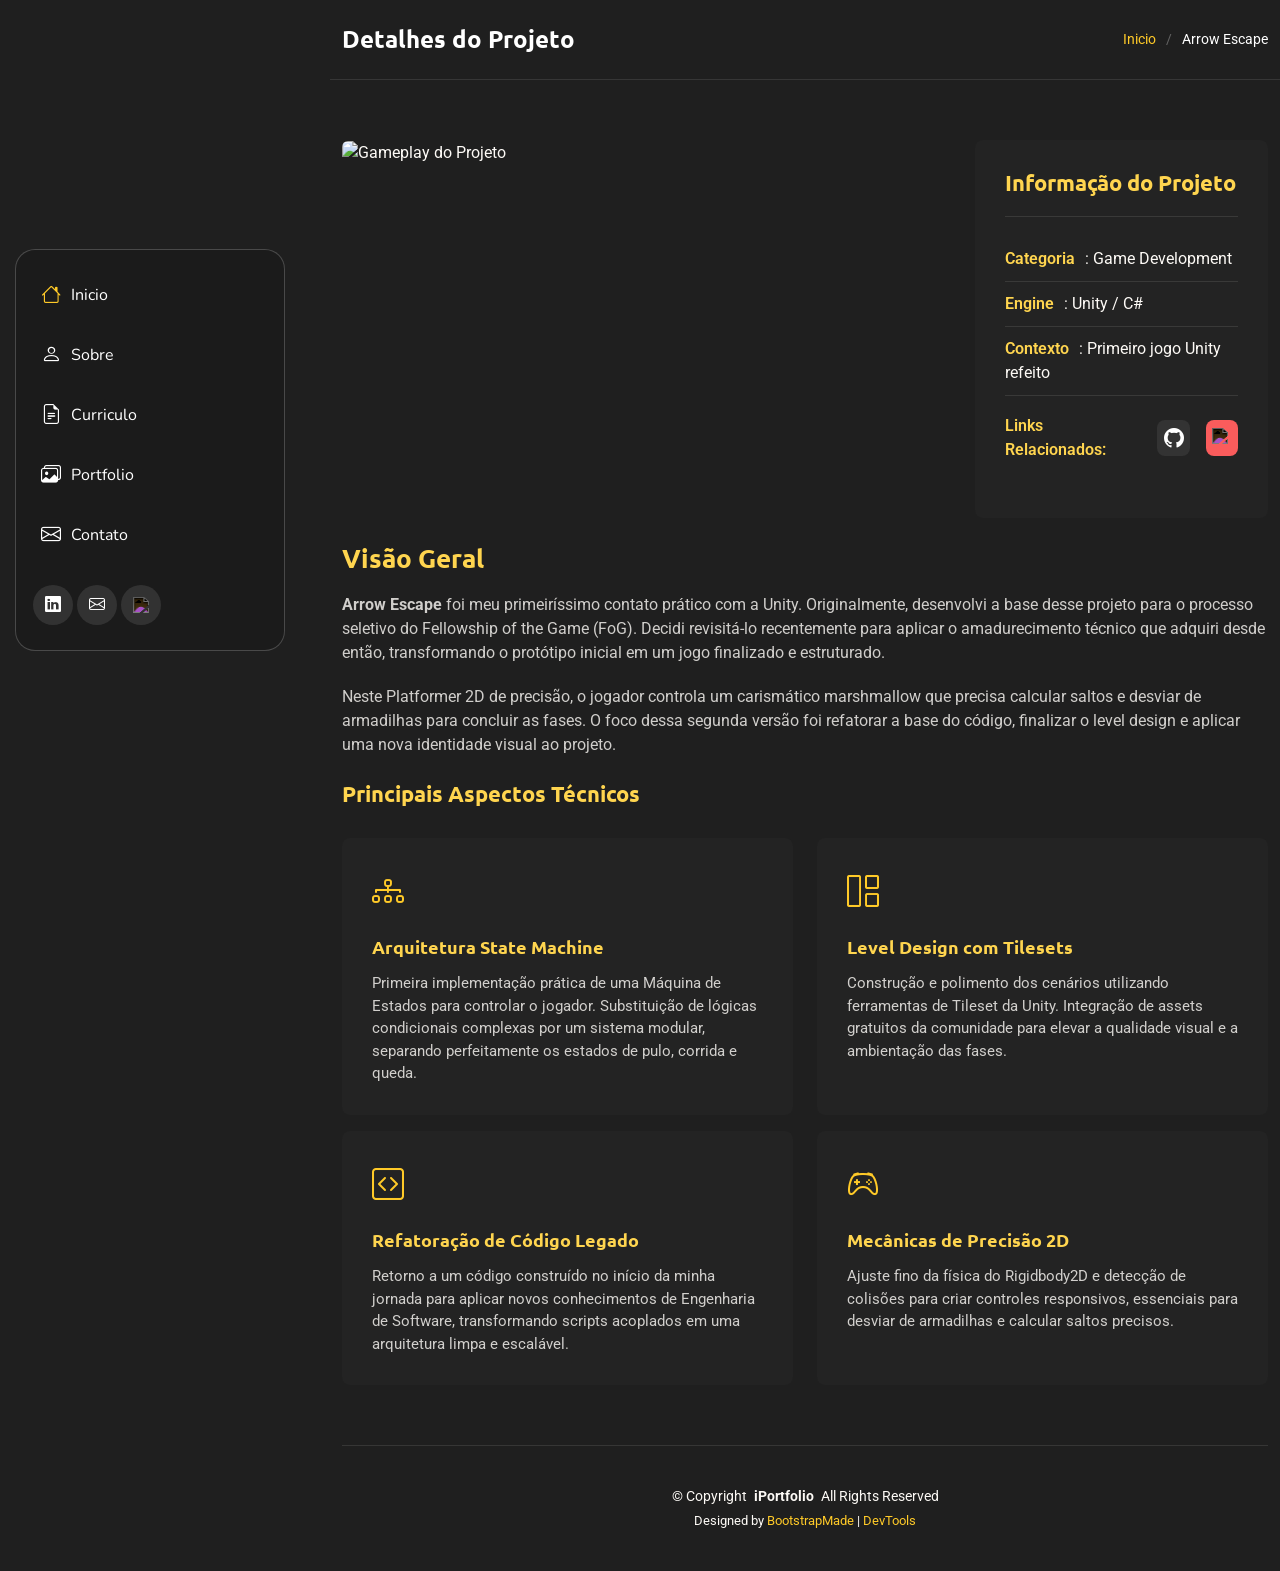
==== commit b0a4f0ba: "Correçao dos links e do formulario do site" ====
--- a/pages/arrow-escape.html
+++ b/pages/arrow-escape.html
@@ -42,9 +42,8 @@
       </nav>
 
       <div class="social-links d-flex justify-content-center align-items-center">
-        <a href="https://www.linkedin.com/in/miguel-saffioti/" target="_blank" class="linkedin"><i class="bi bi-linkedin"></i></a>
-        <a href="mailto:miguel.zsaffioti@gmail.com" target="_blank" class="email"><i class="bi bi-envelope"></i></a>
-        <a href="https://github.com/migzs123/"  target="_blank" class="github"><i class="bi bi-github"></i></a>
+        <a href="https://www.linkedin.com/in/miguel-zsaffioti/" target="_blank" class="linkedin"><i class="bi bi-linkedin"></i></a>
+        <a href="#" class="email" title="Copiar e-mail" onclick="copyEmail(event)"><i class="bi bi-envelope"></i></a>
         
         <a href="https://migzss.itch.io/" target="_blank" class="itchio">
           <img src="https://cdn.jsdelivr.net/npm/simple-icons@9.0.0/icons/itchdotio.svg" alt="Itch.io logo" style="width: 16px; height: 16px; filter: invert(1);">
@@ -90,7 +89,7 @@
                 <li class="d-flex align-items-center gap-2 mt-2">
                   <strong class="me-2">Links Relacionados:</strong> 
                   
-                  <a href="https://github.com/migzs123/ArrowEscape" target="_blank" class="link-badge bg-github" title="Ver no GitHub">
+                  <a href="https://github.com/miguel-zsaffioti/ArrowEscape" target="_blank" class="link-badge bg-github" title="Ver no GitHub">
                     <i class="bi bi-github" style="font-size: 20px; line-height: 0;"></i>
                   </a>
 
--- a/assets/css/main.css
+++ b/assets/css/main.css
@@ -2587,4 +2587,28 @@
 .bg-itchio:hover {
   background-color: #e04545;
   transform: translateY(-3px);
-}+}
+/*--------------------------------------------------------------
+# Email Copy Toast
+--------------------------------------------------------------*/
+#email-copy-toast {
+  position: fixed;
+  left: 50%;
+  bottom: 30px;
+  transform: translate(-50%, 20px);
+  background-color: var(--accent-color, #2a2c39);
+  color: #fff;
+  padding: 12px 20px;
+  border-radius: 8px;
+  font-size: 15px;
+  box-shadow: 0 4px 15px rgba(0, 0, 0, 0.2);
+  z-index: 9999;
+  opacity: 0;
+  pointer-events: none;
+  transition: opacity 0.3s ease, transform 0.3s ease;
+}
+
+#email-copy-toast.show {
+  opacity: 1;
+  transform: translate(-50%, 0);
+}
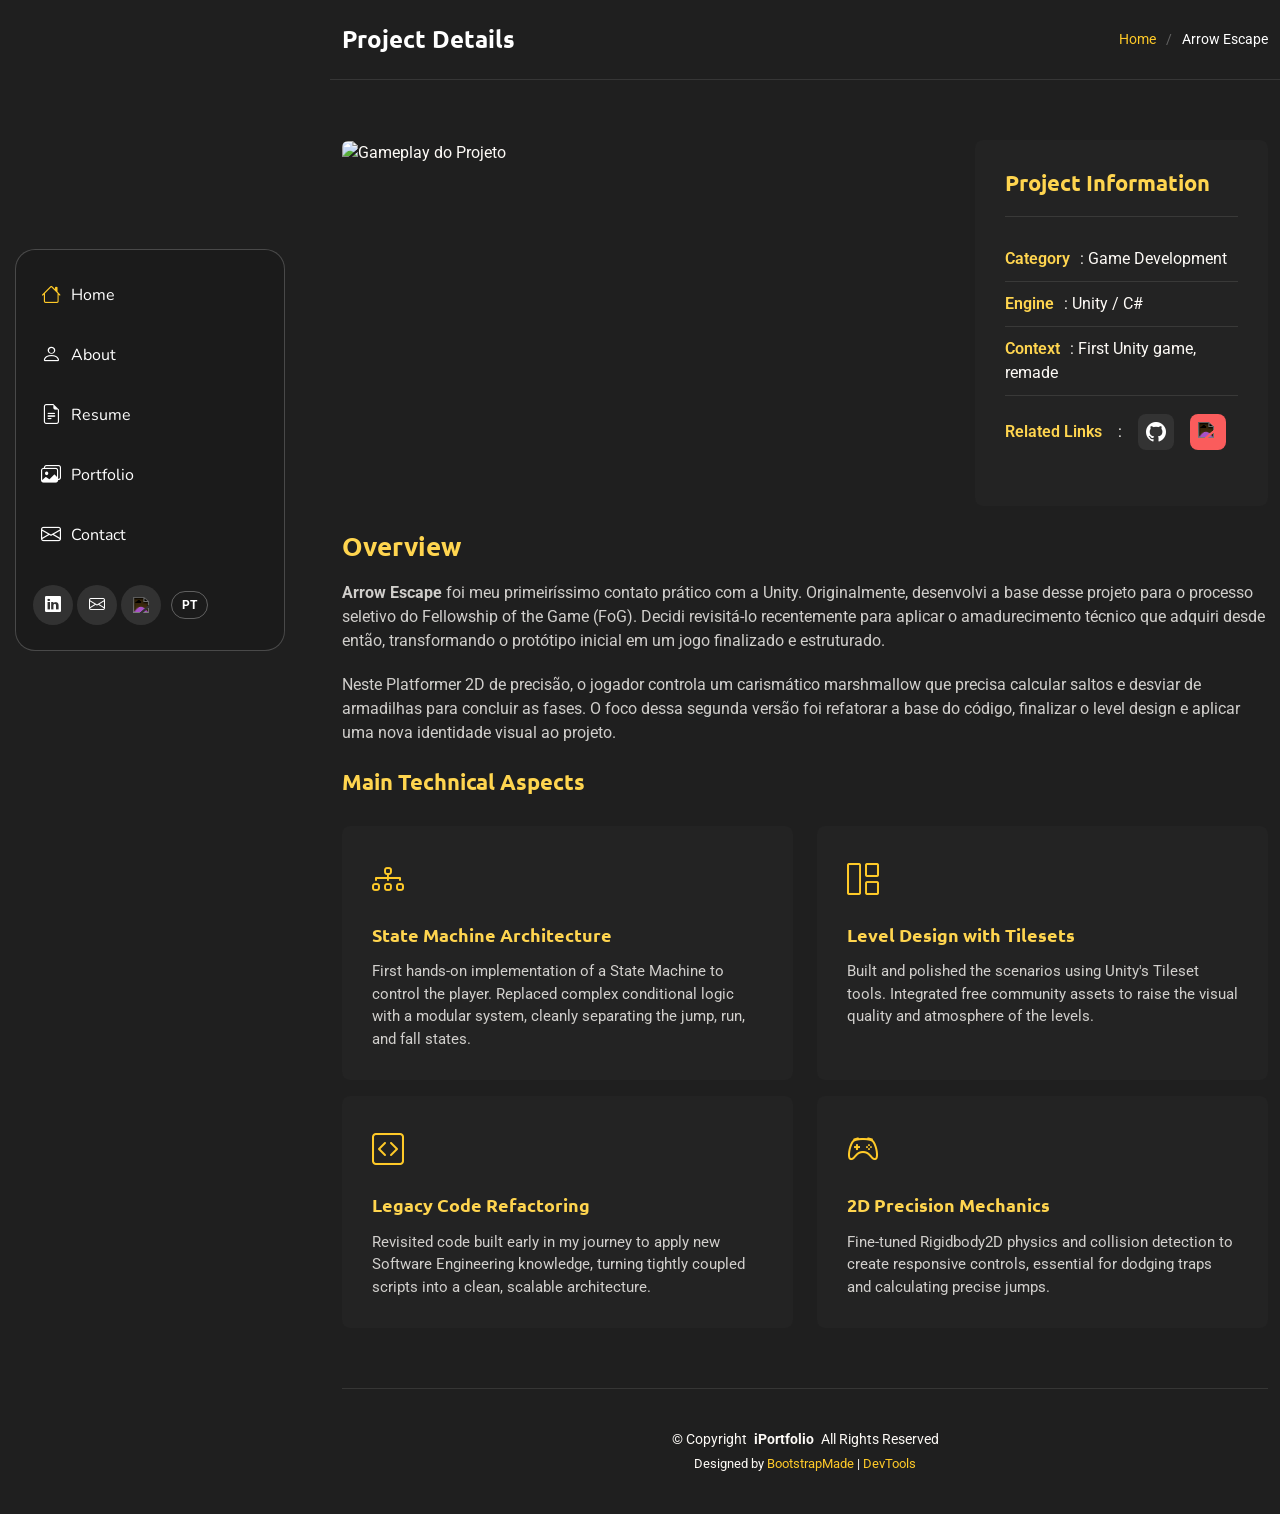
==== commit 01a55c96: "Traduçao da página para ingles" ====
--- a/pages/arrow-escape.html
+++ b/pages/arrow-escape.html
@@ -33,11 +33,11 @@
     <div class="header-container d-flex flex-column align-items-start">
       <nav id="navmenu" class="navmenu">
         <ul>
-          <li><a href="../index.html#hero" class="active"><i class="bi bi-house navicon"></i>Inicio</a></li>
-          <li><a href="../index.html#about"><i class="bi bi-person navicon"></i> Sobre</a></li>
-          <li><a href="../index.html#resume"><i class="bi bi-file-earmark-text navicon"></i> Curriculo</a></li>
-          <li><a href="../index.html#portfolio"><i class="bi bi-images navicon"></i> Portfolio</a></li>
-          <li><a href="../index.html#contact"><i class="bi bi-envelope navicon"></i> Contato</a></li>
+          <li><a href="../index.html#hero" class="active"><i class="bi bi-house navicon"></i><span data-i18n="nav_home">Inicio</span></a></li>
+          <li><a href="../index.html#about"><i class="bi bi-person navicon"></i> <span data-i18n="nav_about">Sobre</span></a></li>
+          <li><a href="../index.html#resume"><i class="bi bi-file-earmark-text navicon"></i> <span data-i18n="nav_resume">Curriculo</span></a></li>
+          <li><a href="../index.html#portfolio"><i class="bi bi-images navicon"></i> <span data-i18n="nav_portfolio">Portfolio</span></a></li>
+          <li><a href="../index.html#contact"><i class="bi bi-envelope navicon"></i> <span data-i18n="nav_contact">Contato</span></a></li>
         </ul>
       </nav>
 
@@ -48,6 +48,8 @@
         <a href="https://migzss.itch.io/" target="_blank" class="itchio">
           <img src="https://cdn.jsdelivr.net/npm/simple-icons@9.0.0/icons/itchdotio.svg" alt="Itch.io logo" style="width: 16px; height: 16px; filter: invert(1);">
         </a>
+
+        <button id="lang-switch-btn" class="lang-switch-btn" type="button" title="Change language / Mudar idioma">EN</button>
       </div>
 
     </div>
@@ -59,10 +61,10 @@
 
     <div class="page-title dark-background">
       <div class="container d-lg-flex justify-content-between align-items-center">
-        <h1 class="mb-2 mb-lg-0">Detalhes do Projeto</h1>
+        <h1 class="mb-2 mb-lg-0" data-i18n="project_details_title">Detalhes do Projeto</h1>
         <nav class="breadcrumbs">
           <ol>
-            <li><a href="../index.html">Inicio</a></li>
+            <li><a href="../index.html" data-i18n="nav_home">Inicio</a></li>
             <li class="current">Arrow Escape</li>
           </ol>
         </nav>
@@ -80,14 +82,14 @@
           </div>
           <div class="col-lg-4">
             <div class="portfolio-info" data-aos="fade-left" data-aos-delay="200">
-              <h3>Informação do Projeto</h3>
+              <h3 data-i18n="project_info_title">Informação do Projeto</h3>
               <ul>
-               <li><strong>Categoria</strong>: Game Development</li>
-                <li><strong>Engine</strong>: Unity / C#</li>
-                <li><strong>Contexto</strong>: Primeiro jogo Unity refeito</li>
+               <li><strong data-i18n="label_category">Categoria</strong>: Game Development</li>
+                <li><strong data-i18n="label_engine">Engine</strong>: Unity / C#</li>
+                <li><strong data-i18n="label_context">Contexto</strong>: <span data-i18n="arrow_context">Primeiro jogo Unity refeito</span></li>
                 
                 <li class="d-flex align-items-center gap-2 mt-2">
-                  <strong class="me-2">Links Relacionados:</strong> 
+                  <strong class="me-2" data-i18n="label_related_links">Links Relacionados</strong>: 
                   
                   <a href="https://github.com/miguel-zsaffioti/ArrowEscape" target="_blank" class="link-badge bg-github" title="Ver no GitHub">
                     <i class="bi bi-github" style="font-size: 20px; line-height: 0;"></i>
@@ -103,7 +105,7 @@
 
           <div class="col-lg-12">
             <div class="portfolio-description" data-aos="fade-up" data-aos-delay="300">
-              <h2>Visão Geral</h2>
+              <h2 data-i18n="overview_title">Visão Geral</h2>
               <p>
                 <strong>Arrow Escape</strong> foi meu primeiríssimo contato prático com a Unity. Originalmente, desenvolvi a base desse projeto para o processo seletivo do Fellowship of the Game (FoG). Decidi revisitá-lo recentemente para aplicar o amadurecimento técnico que adquiri desde então, transformando o protótipo inicial em um jogo finalizado e estruturado.
               <p>
@@ -111,38 +113,38 @@
               </p>
 
               <div class="features mt-4">
-                <h3>Principais Aspectos Técnicos</h3>
+                <h3 data-i18n="technical_aspects_title">Principais Aspectos Técnicos</h3>
                 <div class="row gy-3">
                   
                   <div class="col-md-6">
                     <div class="feature-item" data-aos="fade-up" data-aos-delay="400">
                       <i class="bi bi-diagram-3"></i>
-                      <h4>Arquitetura State Machine</h4>
-                      <p>Primeira implementação prática de uma Máquina de Estados para controlar o jogador. Substituição de lógicas condicionais complexas por um sistema modular, separando perfeitamente os estados de pulo, corrida e queda.</p>
+                      <h4 data-i18n="arrow_feat1_title">Arquitetura State Machine</h4>
+                      <p data-i18n="arrow_feat1_desc">Primeira implementação prática de uma Máquina de Estados para controlar o jogador. Substituição de lógicas condicionais complexas por um sistema modular, separando perfeitamente os estados de pulo, corrida e queda.</p>
                     </div>
                   </div>
 
                   <div class="col-md-6">
                     <div class="feature-item" data-aos="fade-up" data-aos-delay="500">
                       <i class="bi bi-grid-1x2"></i>
-                      <h4>Level Design com Tilesets</h4>
-                      <p>Construção e polimento dos cenários utilizando ferramentas de Tileset da Unity. Integração de assets gratuitos da comunidade para elevar a qualidade visual e a ambientação das fases.</p>
+                      <h4 data-i18n="arrow_feat2_title">Level Design com Tilesets</h4>
+                      <p data-i18n="arrow_feat2_desc">Construção e polimento dos cenários utilizando ferramentas de Tileset da Unity. Integração de assets gratuitos da comunidade para elevar a qualidade visual e a ambientação das fases.</p>
                     </div>
                   </div>
 
                   <div class="col-md-6">
                     <div class="feature-item" data-aos="fade-up" data-aos-delay="600">
                       <i class="bi bi-code-square"></i>
-                      <h4>Refatoração de Código Legado</h4>
-                      <p>Retorno a um código construído no início da minha jornada para aplicar novos conhecimentos de Engenharia de Software, transformando scripts acoplados em uma arquitetura limpa e escalável.</p>
+                      <h4 data-i18n="arrow_feat3_title">Refatoração de Código Legado</h4>
+                      <p data-i18n="arrow_feat3_desc">Retorno a um código construído no início da minha jornada para aplicar novos conhecimentos de Engenharia de Software, transformando scripts acoplados em uma arquitetura limpa e escalável.</p>
                     </div>
                   </div>
 
                   <div class="col-md-6">
                     <div class="feature-item" data-aos="fade-up" data-aos-delay="700">
                       <i class="bi bi-controller"></i>
-                      <h4>Mecânicas de Precisão 2D</h4>
-                      <p>Ajuste fino da física do Rigidbody2D e detecção de colisões para criar controles responsivos, essenciais para desviar de armadilhas e calcular saltos precisos.</p>
+                      <h4 data-i18n="arrow_feat4_title">Mecânicas de Precisão 2D</h4>
+                      <p data-i18n="arrow_feat4_desc">Ajuste fino da física do Rigidbody2D e detecção de colisões para criar controles responsivos, essenciais para desviar de armadilhas e calcular saltos precisos.</p>
                     </div>
                   </div>
 
@@ -185,6 +187,7 @@
   <script src="../assets/vendor/glightbox/js/glightbox.min.js"></script>
   <script src="../assets/vendor/swiper/swiper-bundle.min.js"></script>
 
+  <script src="../assets/js/i18n.js" data-i18n-base="../"></script>
   <script src="../assets/js/main.js"></script>
 
 </body>
--- a/assets/css/main.css
+++ b/assets/css/main.css
@@ -2612,3 +2612,24 @@
   opacity: 1;
   transform: translate(-50%, 0);
 }
+
+/*--------------------------------------------------------------
+# Language Switch Button
+--------------------------------------------------------------*/
+.lang-switch-btn {
+  background: transparent;
+  border: 1px solid rgba(255, 255, 255, 0.3);
+  color: #fff;
+  font-size: 12px;
+  font-weight: 700;
+  padding: 4px 10px;
+  border-radius: 20px;
+  margin-left: 8px;
+  cursor: pointer;
+  transition: all 0.3s ease;
+}
+
+.lang-switch-btn:hover {
+  background: var(--accent-color, #2a2c39);
+  border-color: var(--accent-color, #2a2c39);
+}
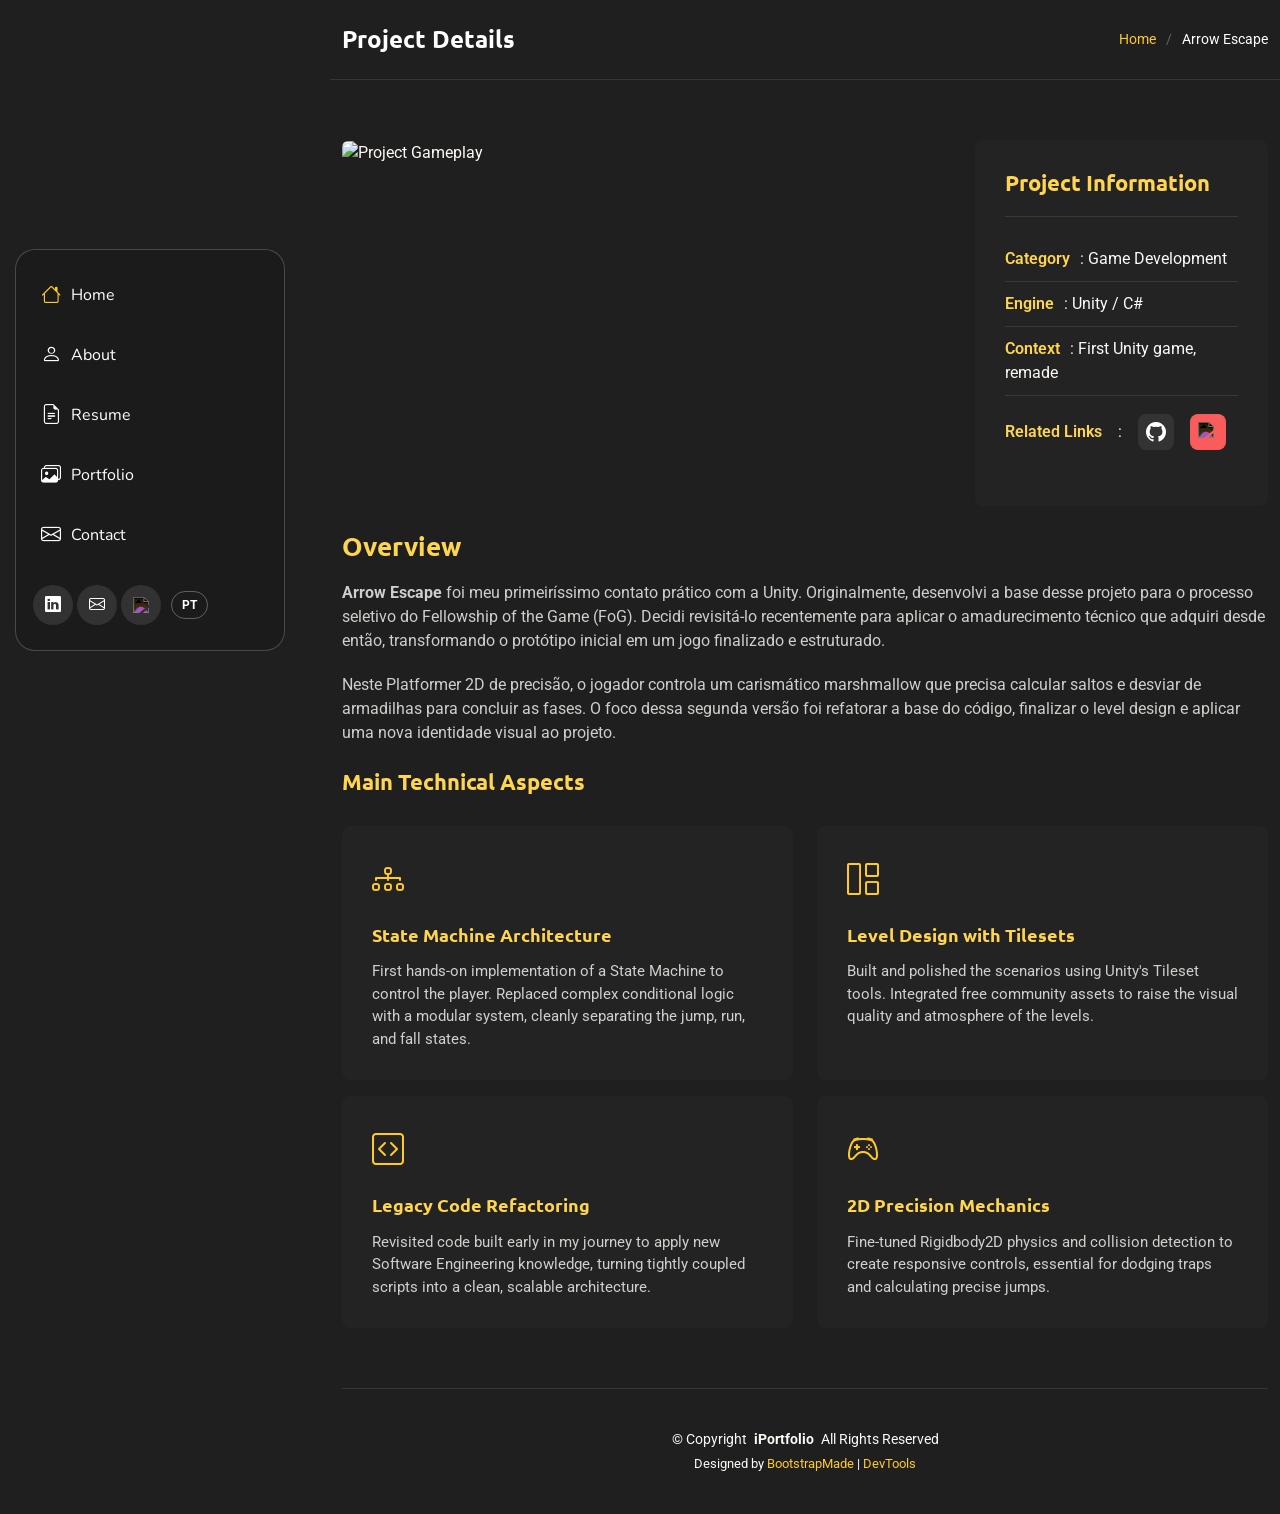
==== commit 0b917348: "Mudança nos textos" ====
--- a/pages/arrow-escape.html
+++ b/pages/arrow-escape.html
@@ -43,7 +43,7 @@
 
       <div class="social-links d-flex justify-content-center align-items-center">
         <a href="https://www.linkedin.com/in/miguel-zsaffioti/" target="_blank" class="linkedin"><i class="bi bi-linkedin"></i></a>
-        <a href="#" class="email" title="Copiar e-mail" onclick="copyEmail(event)"><i class="bi bi-envelope"></i></a>
+        <a href="#" class="email" title="Copiar e-mail" data-i18n-title="copy_email_title" onclick="copyEmail(event)"><i class="bi bi-envelope"></i></a>
         
         <a href="https://migzss.itch.io/" target="_blank" class="itchio">
           <img src="https://cdn.jsdelivr.net/npm/simple-icons@9.0.0/icons/itchdotio.svg" alt="Itch.io logo" style="width: 16px; height: 16px; filter: invert(1);">
@@ -77,7 +77,7 @@
 
           <div class="col-lg-8">
             <div class="portfolio-details-media" data-aos="fade-up" data-aos-delay="150">
-              <img src="../assets/img/portfolio/AS-gif.gif" alt="Gameplay do Projeto" class="img-fluid w-100 rounded" loading="lazy">
+              <img src="../assets/img/portfolio/AS-gif.gif" alt="Gameplay do Projeto" data-i18n-alt="gameplay_alt" class="img-fluid w-100 rounded" loading="lazy">
             </div>
           </div>
           <div class="col-lg-4">
@@ -91,11 +91,11 @@
                 <li class="d-flex align-items-center gap-2 mt-2">
                   <strong class="me-2" data-i18n="label_related_links">Links Relacionados</strong>: 
                   
-                  <a href="https://github.com/miguel-zsaffioti/ArrowEscape" target="_blank" class="link-badge bg-github" title="Ver no GitHub">
+                  <a href="https://github.com/miguel-zsaffioti/ArrowEscape" target="_blank" class="link-badge bg-github" title="Ver no GitHub" data-i18n-title="view_github_title">
                     <i class="bi bi-github" style="font-size: 20px; line-height: 0;"></i>
                   </a>
 
-                  <a href="https://migzss.itch.io/arrow-escape" target="_blank" class="link-badge bg-itchio" title="Jogar no Itch.io">
+                  <a href="https://migzss.itch.io/arrow-escape" target="_blank" class="link-badge bg-itchio" title="Jogar no Itch.io" data-i18n-title="play_itchio_title">
                     <img src="https://cdn.jsdelivr.net/npm/simple-icons@9.0.0/icons/itchdotio.svg" alt="Itch.io logo" style="width: 20px; height: 20px; filter: invert(1);">
                   </a>
                 </li>
--- a/assets/css/main.css
+++ b/assets/css/main.css
@@ -2617,6 +2617,9 @@
 # Language Switch Button
 --------------------------------------------------------------*/
 .lang-switch-btn {
+  appearance: none;
+  -webkit-appearance: none;
+  -moz-appearance: none;
   background: transparent;
   border: 1px solid rgba(255, 255, 255, 0.3);
   color: #fff;
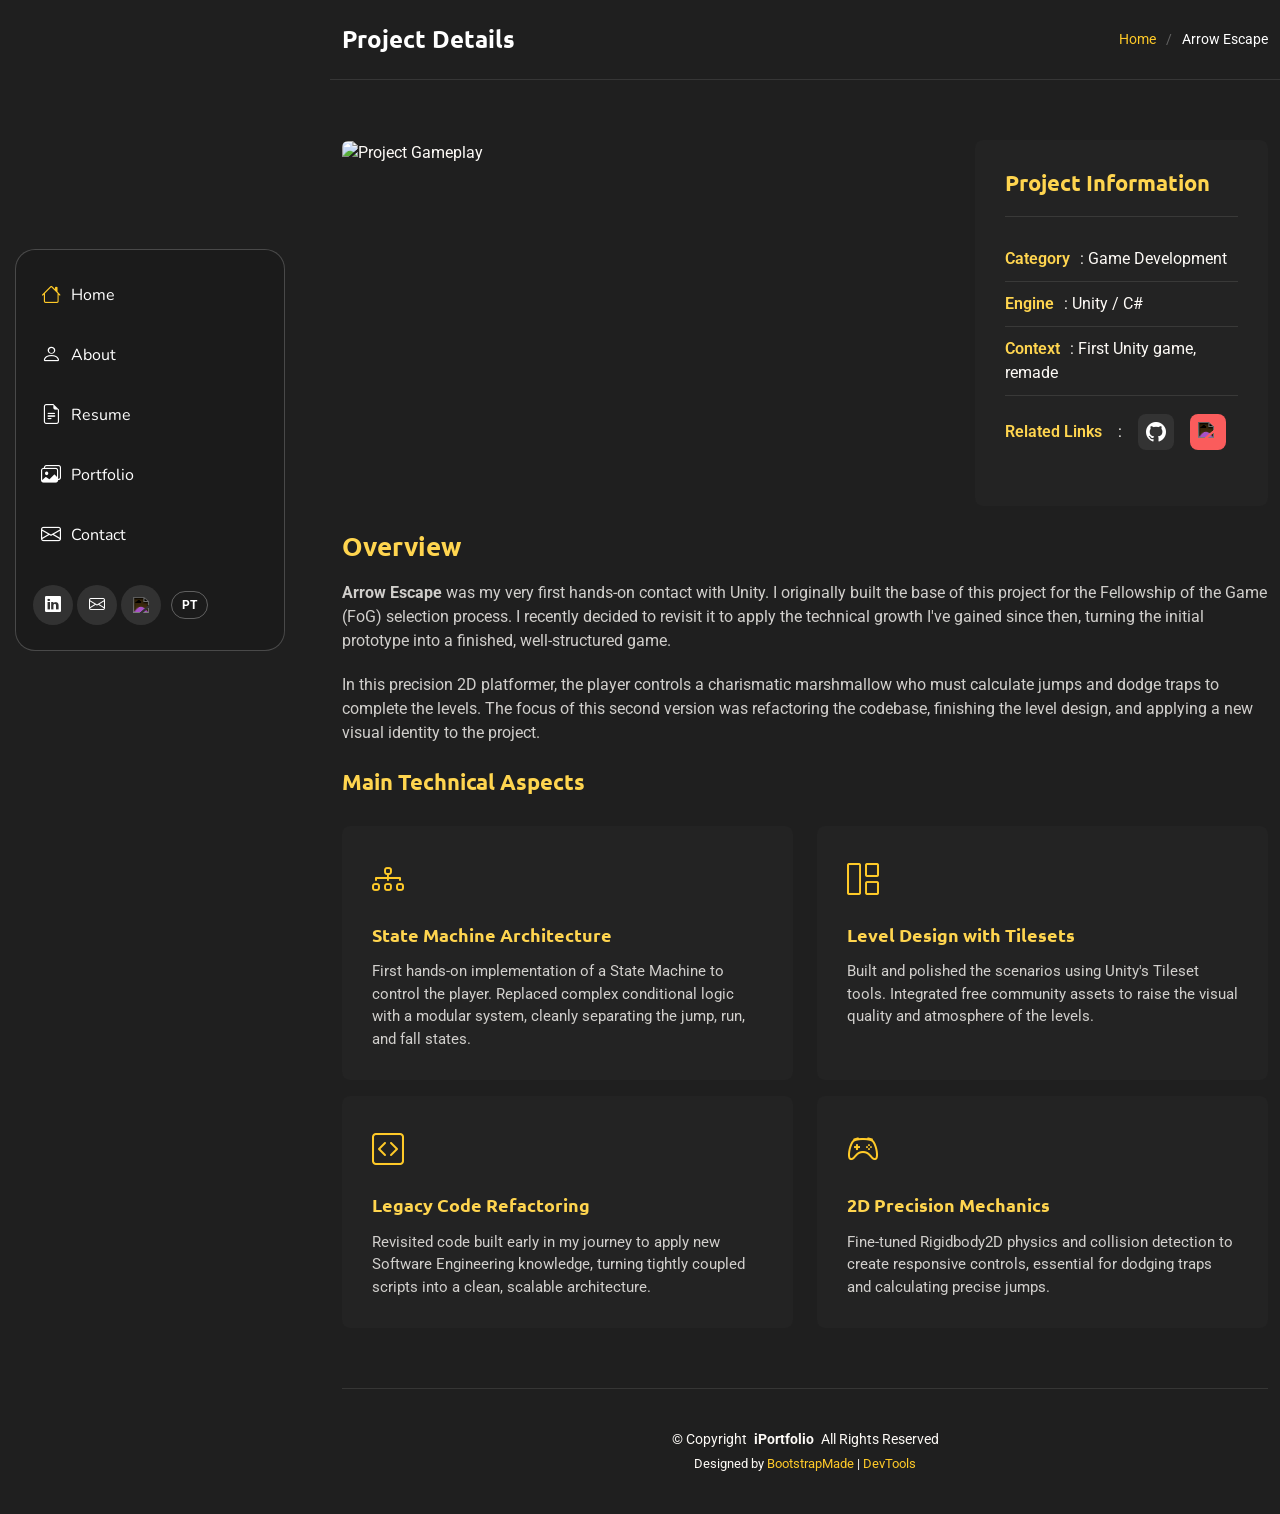
==== commit deccccbf: "Correçoes" ====
--- a/pages/arrow-escape.html
+++ b/pages/arrow-escape.html
@@ -4,7 +4,7 @@
 <head>
   <meta charset="utf-8">
   <meta content="width=device-width, initial-scale=1.0" name="viewport">
-  <title>Arrow Escape</title>
+  <title data-i18n-title-tag="arrow_page_title">Arrow Escape</title>
   <meta name="description" content="">
   <meta name="keywords" content="">
 
@@ -106,9 +106,10 @@
           <div class="col-lg-12">
             <div class="portfolio-description" data-aos="fade-up" data-aos-delay="300">
               <h2 data-i18n="overview_title">Visão Geral</h2>
-              <p>
+              <p data-i18n="arrow_desc1">
                 <strong>Arrow Escape</strong> foi meu primeiríssimo contato prático com a Unity. Originalmente, desenvolvi a base desse projeto para o processo seletivo do Fellowship of the Game (FoG). Decidi revisitá-lo recentemente para aplicar o amadurecimento técnico que adquiri desde então, transformando o protótipo inicial em um jogo finalizado e estruturado.
-              <p>
+              </p>
+              <p data-i18n="arrow_desc2">
                 Neste Platformer 2D de precisão, o jogador controla um carismático marshmallow que precisa calcular saltos e desviar de armadilhas para concluir as fases. O foco dessa segunda versão foi refatorar a base do código, finalizar o level design e aplicar uma nova identidade visual ao projeto.  
               </p>
 
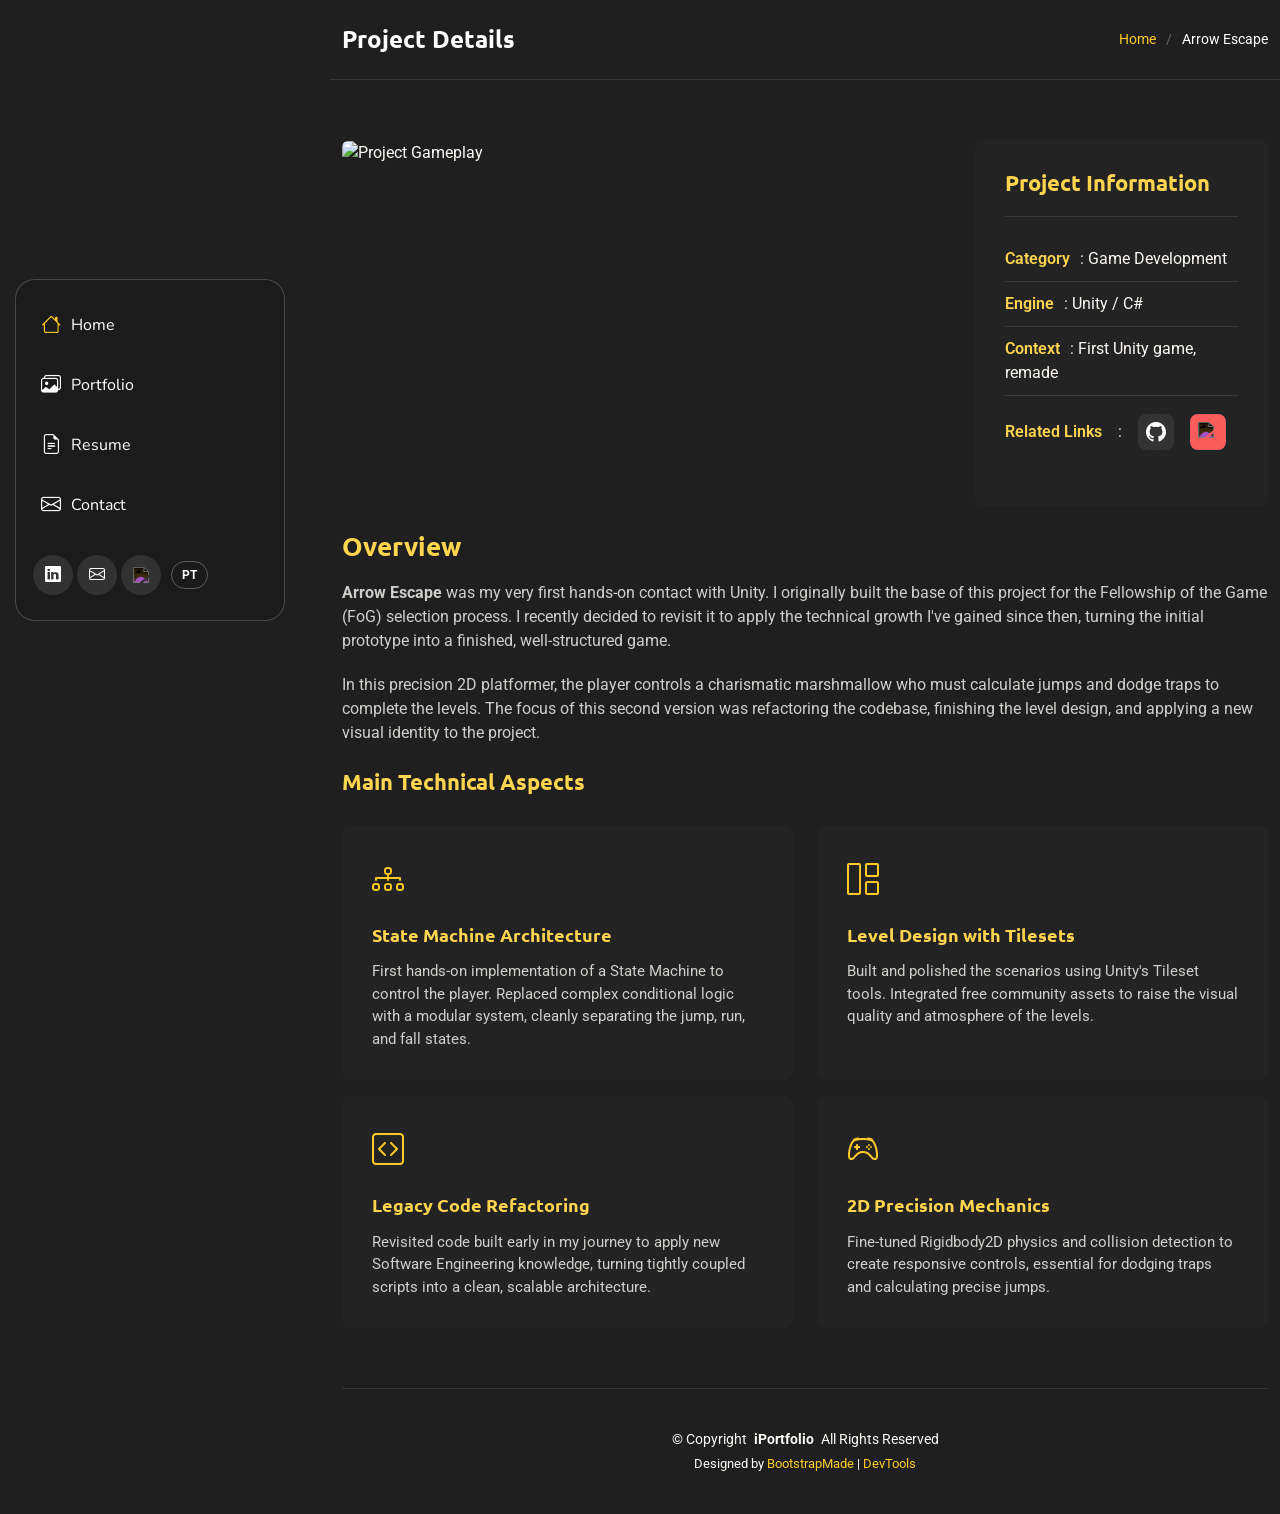
==== commit a6b2eb6a: "Simplificação na página principal do portfolio" ====
--- a/pages/arrow-escape.html
+++ b/pages/arrow-escape.html
@@ -33,11 +33,10 @@
     <div class="header-container d-flex flex-column align-items-start">
       <nav id="navmenu" class="navmenu">
         <ul>
-          <li><a href="../index.html#hero" class="active"><i class="bi bi-house navicon"></i><span data-i18n="nav_home">Inicio</span></a></li>
-          <li><a href="../index.html#about"><i class="bi bi-person navicon"></i> <span data-i18n="nav_about">Sobre</span></a></li>
-          <li><a href="../index.html#resume"><i class="bi bi-file-earmark-text navicon"></i> <span data-i18n="nav_resume">Curriculo</span></a></li>
-          <li><a href="../index.html#portfolio"><i class="bi bi-images navicon"></i> <span data-i18n="nav_portfolio">Portfolio</span></a></li>
-          <li><a href="../index.html#contact"><i class="bi bi-envelope navicon"></i> <span data-i18n="nav_contact">Contato</span></a></li>
+          <li><a href="#hero" class="active"><i class="bi bi-house navicon"></i><span data-i18n="nav_home">Inicio</span></a></li>
+          <li><a href="#portfolio"><i class="bi bi-images navicon"></i> <span data-i18n="nav_portfolio">Portfolio</span></a></li>
+          <li><a href="#resume"><i class="bi bi-file-earmark-text navicon"></i> <span data-i18n="nav_resume">Curriculo</span></a></li>
+          <li><a href="#contact"><i class="bi bi-envelope navicon"></i> <span data-i18n="nav_contact">Contato</span></a></li>
         </ul>
       </nav>
 
@@ -45,7 +44,7 @@
         <a href="https://www.linkedin.com/in/miguel-zsaffioti/" target="_blank" class="linkedin"><i class="bi bi-linkedin"></i></a>
         <a href="#" class="email" title="Copiar e-mail" data-i18n-title="copy_email_title" onclick="copyEmail(event)"><i class="bi bi-envelope"></i></a>
         
-        <a href="https://migzss.itch.io/" target="_blank" class="itchio">
+        <a href="https://miguel-zsaffioti.itch.io/" target="_blank" class="itchio">
           <img src="https://cdn.jsdelivr.net/npm/simple-icons@9.0.0/icons/itchdotio.svg" alt="Itch.io logo" style="width: 16px; height: 16px; filter: invert(1);">
         </a>
 
@@ -95,7 +94,7 @@
                     <i class="bi bi-github" style="font-size: 20px; line-height: 0;"></i>
                   </a>
 
-                  <a href="https://migzss.itch.io/arrow-escape" target="_blank" class="link-badge bg-itchio" title="Jogar no Itch.io" data-i18n-title="play_itchio_title">
+                  <a href="https://miguel-zsaffioti.itch.io/arrow-escape" target="_blank" class="link-badge bg-itchio" title="Jogar no Itch.io" data-i18n-title="play_itchio_title">
                     <img src="https://cdn.jsdelivr.net/npm/simple-icons@9.0.0/icons/itchdotio.svg" alt="Itch.io logo" style="width: 20px; height: 20px; filter: invert(1);">
                   </a>
                 </li>
